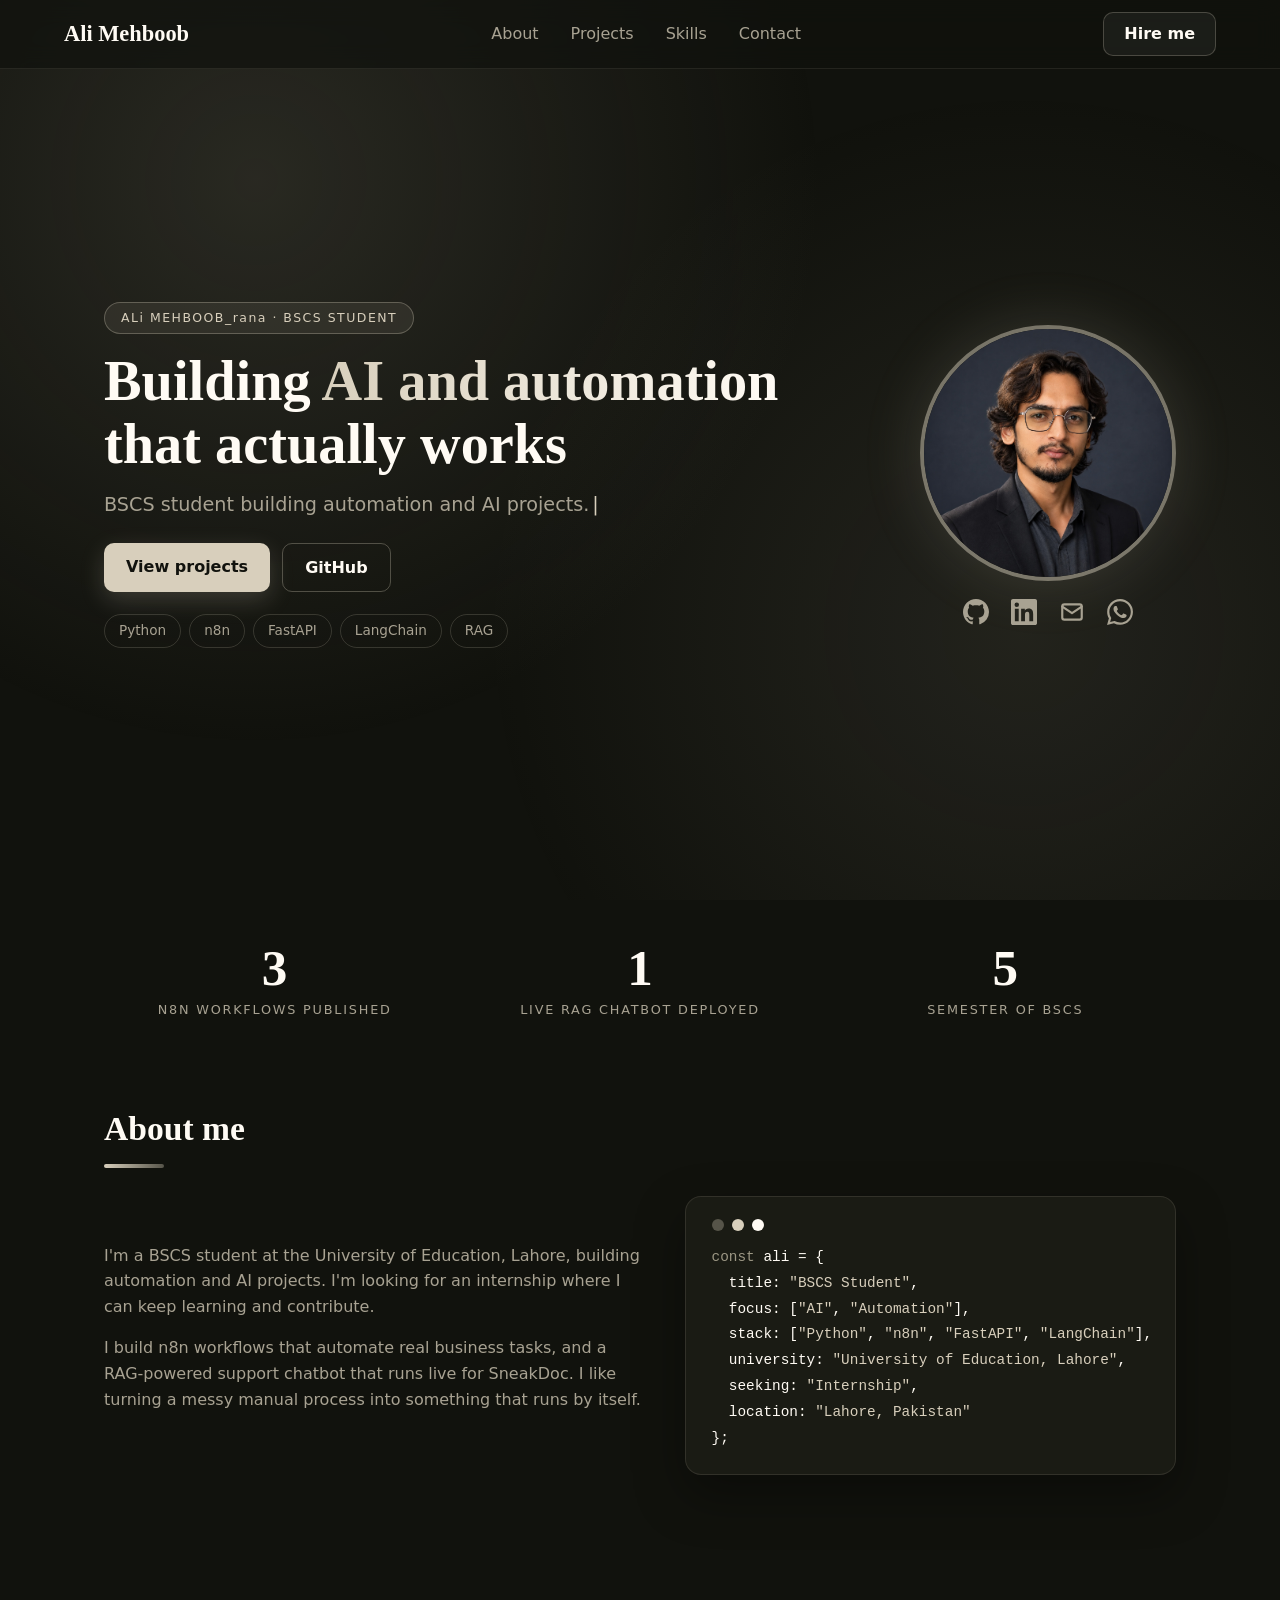
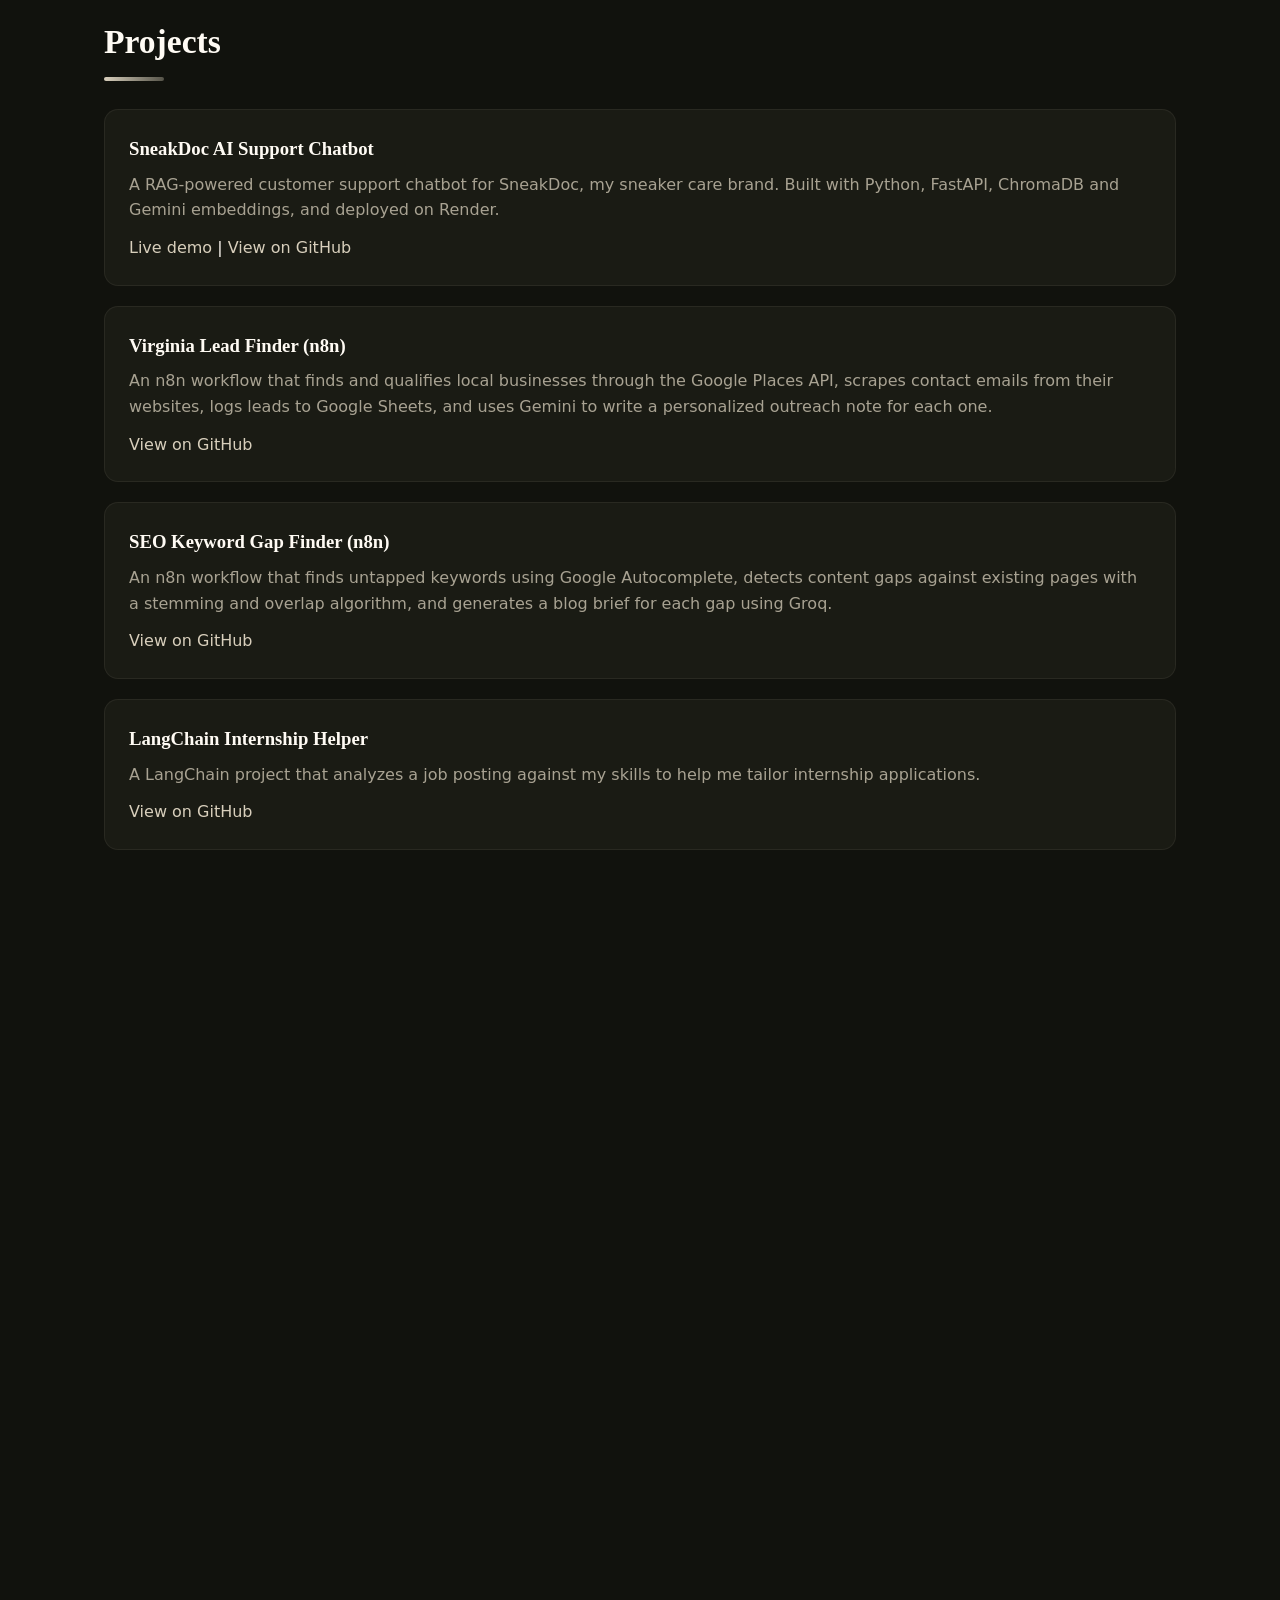
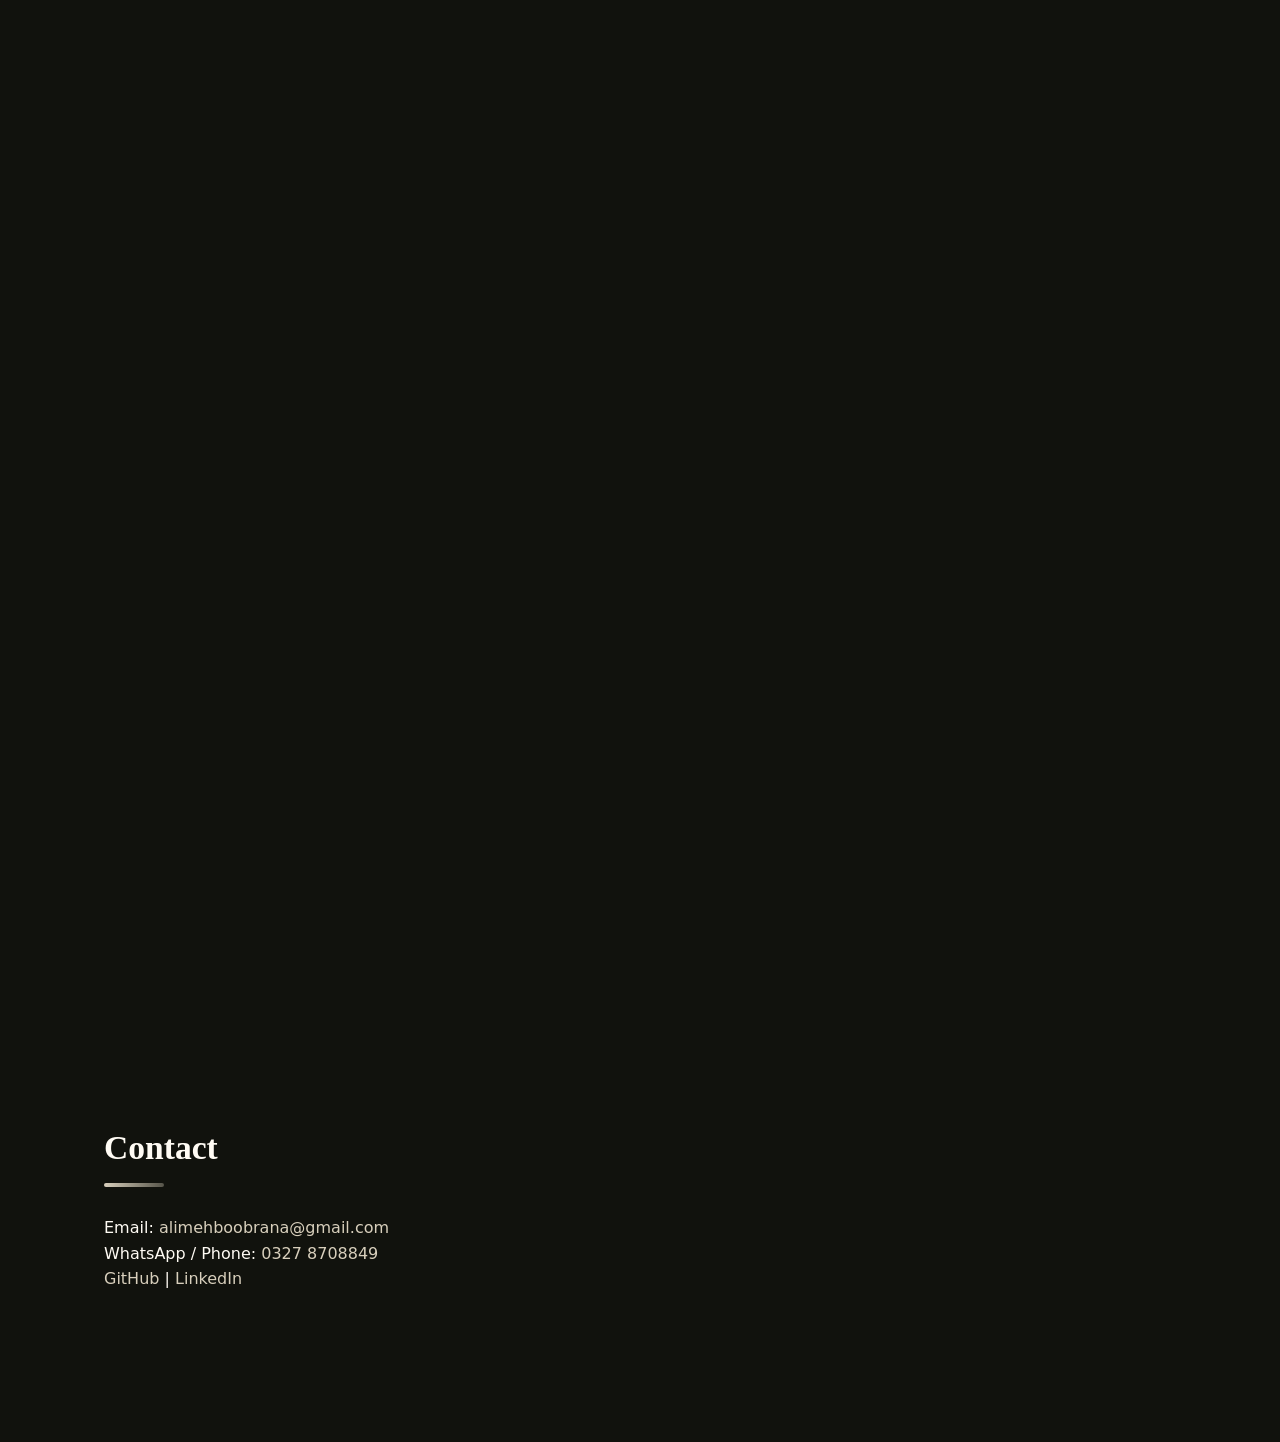
==== index.html @ 07febba0 "Add tech stack section with tools and technologies" ====
<!DOCTYPE html>
<html lang="en">
<head>
  <meta charset="UTF-8">
  <meta name="viewport" content="width=device-width, initial-scale=1.0">
  <title>ALi Mehboob | Portfolio</title>
  <link rel="icon" type="image/svg+xml" href="favicon.svg">  <link rel="stylesheet" href="style.css">
  <script src="script.js" defer></script>
</head>
<body>

    <header>
    <div class="hero-text">
      <span class="badge">ALi MEHBOOB_rana · BSCS STUDENT</span>
      <h1>Building <span class="accent">AI and automation</span> that actually works</h1>
      <p>BSCS student building automation and AI projects.</p>
      <div class="cta">
        <a class="btn primary" href="#projects">View projects</a>
        <a class="btn ghost" href="https://github.com/alimehboob313" target="_blank" rel="noopener">GitHub</a>
      </div>
      <div class="pills">
        <span>Python</span>
        <span>n8n</span>
        <span>FastAPI</span>
        <span>LangChain</span>
        <span>RAG</span>
      </div>
    </div>

    <div class="hero-photo">
      <img class="avatar" src="profile.jpg" alt="Ali Mehboob">
      <div class="social">
        <a href="https://github.com/alimehboob313" target="_blank" rel="noopener" aria-label="GitHub">
          <svg viewBox="0 0 16 16" fill="currentColor"><path d="M8 0C3.58 0 0 3.58 0 8c0 3.54 2.29 6.53 5.47 7.59.4.07.55-.17.55-.38 0-.19-.01-.82-.01-1.49-2.01.37-2.53-.49-2.69-.94-.09-.23-.48-.94-.82-1.13-.28-.15-.68-.52-.01-.53.63-.01 1.08.58 1.23.82.72 1.21 1.87.87 2.33.66.07-.52.28-.87.51-1.07-1.78-.2-3.64-.89-3.64-3.95 0-.87.31-1.59.82-2.15-.08-.2-.36-1.02.08-2.12 0 0 .67-.21 2.2.82.64-.18 1.32-.27 2-.27.68 0 1.36.09 2 .27 1.53-1.04 2.2-.82 2.2-.82.44 1.1.16 1.92.08 2.12.51.56.82 1.27.82 2.15 0 3.07-1.87 3.75-3.65 3.95.29.25.54.73.54 1.48 0 1.07-.01 1.93-.01 2.2 0 .21.15.46.55.38A8.013 8.013 0 0016 8c0-4.42-3.58-8-8-8z"/></svg>
        </a>
        <a href="https://www.linkedin.com/in/ali-mehboob-rana-3244763ba/" target="_blank" rel="noopener" aria-label="LinkedIn">
          <svg viewBox="0 0 24 24" fill="currentColor"><path d="M20.45 20.45h-3.56v-5.57c0-1.33-.03-3.04-1.85-3.04-1.85 0-2.14 1.45-2.14 2.94v5.67H9.35V9h3.41v1.56h.05c.48-.9 1.64-1.85 3.37-1.85 3.6 0 4.27 2.37 4.27 5.46v6.28zM5.34 7.43a2.06 2.06 0 110-4.12 2.06 2.06 0 010 4.12zM7.12 20.45H3.56V9h3.56v11.45zM22.22 0H1.77C.79 0 0 .77 0 1.73v20.54C0 23.23.79 24 1.77 24h20.45c.98 0 1.78-.77 1.78-1.73V1.73C24 .77 23.2 0 22.22 0z"/></svg>
        </a>
                <a href="https://mail.google.com/mail/?view=cm&amp;fs=1&amp;to=alimehboobrana@gmail.com" target="_blank" rel="noopener" aria-label="Email">
          <svg viewBox="0 0 24 24" fill="none" stroke="currentColor" stroke-width="2" stroke-linecap="round" stroke-linejoin="round"><rect x="3" y="5" width="18" height="14" rx="2"/><path d="M3 7l9 6 9-6"/></svg>
        </a>
        <a href="https://wa.me/923278708849" target="_blank" rel="noopener" aria-label="WhatsApp">
          <svg viewBox="0 0 24 24" fill="currentColor"><path d="M17.472 14.382c-.297-.149-1.758-.867-2.03-.967-.273-.099-.471-.148-.67.15-.197.297-.767.966-.94 1.164-.173.199-.347.223-.644.075-.297-.15-1.255-.463-2.39-1.475-.883-.788-1.48-1.761-1.653-2.059-.173-.297-.018-.458.13-.606.134-.133.298-.347.446-.52.149-.174.198-.298.298-.497.099-.198.05-.371-.025-.52-.075-.149-.669-1.612-.916-2.207-.242-.579-.487-.5-.669-.51-.173-.008-.371-.01-.57-.01-.198 0-.52.074-.792.372-.272.297-1.04 1.016-1.04 2.479 0 1.462 1.065 2.875 1.213 3.074.149.198 2.096 3.2 5.077 4.487.709.306 1.262.489 1.694.625.712.227 1.36.195 1.871.118.571-.085 1.758-.719 2.006-1.413.248-.694.248-1.289.173-1.413-.074-.124-.272-.198-.57-.347m-5.421 7.403h-.004a9.87 9.87 0 01-5.031-1.378l-.361-.214-3.741.982.998-3.648-.235-.374a9.86 9.86 0 01-1.51-5.26c.001-5.45 4.436-9.884 9.888-9.884 2.64 0 5.122 1.03 6.988 2.898a9.825 9.825 0 012.893 6.994c-.003 5.45-4.437 9.884-9.885 9.884m8.413-18.297A11.815 11.815 0 0012.05 0C5.495 0 .16 5.335.157 11.892c0 2.096.547 4.142 1.588 5.945L.057 24l6.305-1.654a11.882 11.882 0 005.683 1.448h.005c6.554 0 11.89-5.335 11.893-11.893a11.821 11.821 0 00-3.48-8.413z"/></svg>
        </a>
      </div>
    </div>

       <nav>
      <a class="logo" href="#">Ali Mehboob</a>
      <div class="links">
        <a href="#about">About</a>
        <a href="#projects">Projects</a>
        <a href="#skills">Skills</a>
        <a href="#contact">Contact</a>
      </div>
      <a class="hire" href="#contact">Hire me</a>
    </nav>
  </header>

  <main>
        <div class="stats">
      <div class="stat"><strong data-count="3">0</strong><span>n8n workflows published</span></div>
      <div class="stat"><strong data-count="1">0</strong><span>Live RAG chatbot deployed</span></div>
      <div class="stat"><strong data-count="5">0</strong><span>Semester of BSCS</span></div>
    </div>

    <section id="about">
      <h2>About me</h2>
      <div class="about-grid">
        <div>
          <p>I'm a BSCS student at the University of Education, Lahore, building automation and AI projects. I'm looking for an internship where I can keep learning and contribute.</p>
          <p>I build n8n workflows that automate real business tasks, and a RAG-powered support chatbot that runs live for SneakDoc. I like turning a messy manual process into something that runs by itself.</p>
        </div>
        <div class="code-card">
          <div class="dots"><i></i><i></i><i></i></div>
<pre><span class="k">const</span> ali = {
  title: <span class="s">"BSCS Student"</span>,
  focus: [<span class="s">"AI"</span>, <span class="s">"Automation"</span>],
  stack: [<span class="s">"Python"</span>, <span class="s">"n8n"</span>, <span class="s">"FastAPI"</span>, <span class="s">"LangChain"</span>],
  university: <span class="s">"University of Education, Lahore"</span>,
  seeking: <span class="s">"Internship"</span>,
  location: <span class="s">"Lahore, Pakistan"</span>
};</pre>
        </div>
      </div>
    </section>

           <section id="projects">
      <h2>Projects</h2>

      <article>
        <h3>SneakDoc AI Support Chatbot</h3>
        <p>A RAG-powered customer support chatbot for SneakDoc, my sneaker care brand. Built with Python, FastAPI, ChromaDB and Gemini embeddings, and deployed on Render.</p>
        <a href="https://sneakdoc-chatbot-demo.onrender.com/" target="_blank" rel="noopener">Live demo</a> |
        <a href="https://github.com/alimehboob313/sneakdoc-chatbot" target="_blank" rel="noopener">View on GitHub</a>
      </article>

      <article>
        <h3>Virginia Lead Finder (n8n)</h3>
        <p>An n8n workflow that finds and qualifies local businesses through the Google Places API, scrapes contact emails from their websites, logs leads to Google Sheets, and uses Gemini to write a personalized outreach note for each one.</p>
        <a href="https://github.com/alimehboob313/n8n-virginia-lead-finder" target="_blank" rel="noopener">View on GitHub</a>
      </article>

      <article>
        <h3>SEO Keyword Gap Finder (n8n)</h3>
        <p>An n8n workflow that finds untapped keywords using Google Autocomplete, detects content gaps against existing pages with a stemming and overlap algorithm, and generates a blog brief for each gap using Groq.</p>
        <a href="https://github.com/alimehboob313/n8n-seo-keyword-gap-finder" target="_blank" rel="noopener">View on GitHub</a>
      </article>

      <article>
        <h3>LangChain Internship Helper</h3>
        <p>A LangChain project that analyzes a job posting against my skills to help me tailor internship applications.</p>
        <a href="https://github.com/alimehboob313/internship-helper" target="_blank" rel="noopener">View on GitHub</a>
      </article>
    </section>
    <section id="skills">
      <p class="eyebrow">Tech stack</p>
      <h2>Tools &amp; Technologies</h2>
      <div class="tech-grid">

        <div class="tech">
          <svg viewBox="0 0 24 24" fill="none" stroke="currentColor" stroke-width="1.8" stroke-linecap="round" stroke-linejoin="round"><polyline points="16 18 22 12 16 6"/><polyline points="8 6 2 12 8 18"/></svg>
          <strong>Python</strong><small>Language</small>
        </div>

        <div class="tech">
          <svg viewBox="0 0 24 24" fill="none" stroke="currentColor" stroke-width="1.8" stroke-linecap="round" stroke-linejoin="round"><circle cx="5" cy="12" r="2.5"/><circle cx="19" cy="6" r="2.5"/><circle cx="19" cy="18" r="2.5"/><path d="M7.5 11l9-4M7.5 13l9 4"/></svg>
          <strong>n8n</strong><small>Automation</small>
        </div>

        <div class="tech">
          <svg viewBox="0 0 24 24" fill="none" stroke="currentColor" stroke-width="1.8" stroke-linecap="round" stroke-linejoin="round"><rect x="3" y="3" width="18" height="7" rx="2"/><rect x="3" y="14" width="18" height="7" rx="2"/><path d="M7 6.5h.01M7 17.5h.01"/></svg>
          <strong>FastAPI</strong><small>Backend API</small>
        </div>

        <div class="tech">
          <svg viewBox="0 0 24 24" fill="none" stroke="currentColor" stroke-width="1.8" stroke-linecap="round" stroke-linejoin="round"><path d="M10 13a5 5 0 0 0 7.54.54l3-3a5 5 0 0 0-7.07-7.07l-1.72 1.71"/><path d="M14 11a5 5 0 0 0-7.54-.54l-3 3a5 5 0 0 0 7.07 7.07l1.71-1.71"/></svg>
          <strong>LangChain</strong><small>LLM framework</small>
        </div>

        <div class="tech">
          <svg viewBox="0 0 24 24" fill="none" stroke="currentColor" stroke-width="1.8" stroke-linecap="round" stroke-linejoin="round"><ellipse cx="12" cy="5" rx="9" ry="3"/><path d="M21 12c0 1.66-4 3-9 3s-9-1.34-9-3"/><path d="M3 5v14c0 1.66 4 3 9 3s9-1.34 9-3V5"/></svg>
          <strong>ChromaDB</strong><small>Vector database</small>
        </div>

        <div class="tech">
          <svg viewBox="0 0 24 24" fill="none" stroke="currentColor" stroke-width="1.8" stroke-linecap="round" stroke-linejoin="round"><rect x="4" y="4" width="16" height="16" rx="2"/><rect x="9" y="9" width="6" height="6"/><path d="M9 1v3M15 1v3M9 20v3M15 20v3M20 9h3M20 14h3M1 9h3M1 14h3"/></svg>
          <strong>Gemini &amp; Groq</strong><small>LLM APIs</small>
        </div>

        <div class="tech">
          <svg viewBox="0 0 24 24" fill="none" stroke="currentColor" stroke-width="1.8" stroke-linecap="round" stroke-linejoin="round"><polygon points="12 2 2 7 12 12 22 7 12 2"/><polyline points="2 17 12 22 22 17"/><polyline points="2 12 12 17 22 12"/></svg>
          <strong>RAG</strong><small>Architecture</small>
        </div>

        <div class="tech">
          <svg viewBox="0 0 24 24" fill="none" stroke="currentColor" stroke-width="1.8" stroke-linecap="round" stroke-linejoin="round"><path d="M22 11.08V12a10 10 0 1 1-5.93-9.14"/><polyline points="22 4 12 14.01 9 11.01"/></svg>
          <strong>Playwright</strong><small>Testing + pytest</small>
        </div>

        <div class="tech">
          <svg viewBox="0 0 24 24" fill="none" stroke="currentColor" stroke-width="1.8" stroke-linecap="round" stroke-linejoin="round"><line x1="6" y1="3" x2="6" y2="15"/><circle cx="18" cy="6" r="3"/><circle cx="6" cy="18" r="3"/><path d="M18 9a9 9 0 0 1-9 9"/></svg>
          <strong>Git &amp; GitHub</strong><small>Version control</small>
        </div>

        <div class="tech">
          <svg viewBox="0 0 24 24" fill="none" stroke="currentColor" stroke-width="1.8" stroke-linecap="round" stroke-linejoin="round"><path d="M18 10h-1.26A8 8 0 1 0 9 20h9a5 5 0 0 0 0-10z"/></svg>
          <strong>Render</strong><small>Deployment</small>
        </div>

      </div>
    </section>    

    <section id="contact">
      <h2>Contact</h2>
      <p>Email: <a href="https://mail.google.com/mail/?view=cm&amp;fs=1&amp;to=alimehboobrana@gmail.com" target="_blank" rel="noopener">alimehboobrana@gmail.com</a></p>
      <p>WhatsApp / Phone: <a href="https://wa.me/923278708849" target="_blank" rel="noopener">0327 8708849</a></p>      <p>
        <a href="https://github.com/alimehboob313">GitHub</a> |
        <a href="https://www.linkedin.com/in/ali-mehboob-rana-3244763ba/" target="_blank" rel="noopener">LinkedIn</a>
      </p>
    </section>
  </main>

</body>
</html>
---- style.css ----
:root {
  --bg: #11120D;
  --card: #1a1b14;
  --olive: #565449;
  --bone: #D8CFBC;
  --white: #FFFBF4;
  --text: #FFFBF4;
  --muted: #A8A292;
  --accent: #D8CFBC;
  --accent2: #FFFBF4;
}

* { box-sizing: border-box; margin: 0; padding: 0; }
html { scroll-behavior: smooth; }

body {
  font-family: system-ui, -apple-system, "Segoe UI", Roboto, sans-serif;
  background: var(--bg);
  color: var(--text);
  line-height: 1.6;
}

/* Moving glow behind everything */
body::before {
  content: "";
  position: fixed;
  inset: 0;
  z-index: -1;
  background:
    radial-gradient(circle at 20% 20%, rgba(86, 84, 73, 0.35), transparent 45%),
    radial-gradient(circle at 80% 70%, rgba(216, 207, 188, 0.09), transparent 45%);
  animation: drift 12s ease-in-out infinite alternate;
}

@keyframes drift {
  from { transform: translate(0, 0) scale(1); }
  to   { transform: translate(-3%, 2%) scale(1.15); }
}
@keyframes fadeUp {
  from { opacity: 0; transform: translateY(30px); }
  to   { opacity: 1; transform: translateY(0); }
}
@keyframes shine {
  to { background-position: 200% center; }
}
@keyframes float {
  0%, 100% { transform: translateY(0); }
  50%      { transform: translateY(-10px); }
}
@keyframes blink { 50% { opacity: 0; } }

h1, h2, h3, .logo { font-family: Georgia, "Times New Roman", serif; }

a {
  color: var(--bone);
  text-decoration: none;
  transition: color 0.2s, text-shadow 0.2s;
}
a:hover {
  color: var(--white);
  text-shadow: 0 0 12px rgba(216, 207, 188, 0.6);
}

/* Top bar */
nav {
  position: fixed;
  top: 0;
  left: 0;
  right: 0;
  z-index: 10;
  display: flex;
  align-items: center;
  justify-content: space-between;
  padding: 12px 5vw;
  background: rgba(17, 18, 13, 0.7);
  backdrop-filter: blur(12px);
  -webkit-backdrop-filter: blur(12px);
  border-bottom: 1px solid rgba(216, 207, 188, 0.1);
}

.logo {
  font-size: 1.4rem;
  font-weight: 700;
  color: var(--white);
}

.links { display: flex; gap: 32px; }
.links a {
  position: relative;
  color: var(--muted);
}
.links a::after {
  content: "";
  position: absolute;
  left: 0;
  bottom: -4px;
  width: 100%;
  height: 2px;
  background: var(--bone);
  transform: scaleX(0);
  transform-origin: left;
  transition: transform 0.3s ease;
}
.links a:hover::after,
.links a.active::after { transform: scaleX(1); }
.links a.active { color: var(--white); }

.hire {
  padding: 8px 20px;
  border: 1px solid rgba(216, 207, 188, 0.25);
  border-radius: 10px;
  background: rgba(255, 251, 244, 0.05);
  color: var(--white);
  font-weight: 600;
  transition: transform 0.25s ease, background 0.25s ease;
}
.hire:hover {
  transform: translateY(-2px);
  background: rgba(255, 251, 244, 0.12);
}

/* Hero: text on the left, photo on the right, fits one screen */
header {
  min-height: 100vh;
  max-width: 1200px;
  margin: 0 auto;
  padding: 80px 5vw 30px;
  display: flex;
  align-items: center;
  justify-content: space-between;
  flex-wrap: wrap;
  gap: 3vw;
}

.hero-text {
  flex: 1 1 480px;
  max-width: 780px;
  display: flex;
  flex-direction: column;
}

.badge {
  align-self: flex-start;
  padding: 5px 16px;
  margin-bottom: 16px;
  border: 1px solid rgba(216, 207, 188, 0.3);
  background: rgba(86, 84, 73, 0.3);
  color: var(--bone);
  border-radius: 999px;
  font-size: 0.78rem;
  letter-spacing: 0.12em;
  animation: fadeUp 0.9s ease both;
}

header h1 {
  font-size: clamp(2rem, min(4.4vw, 7.5vh), 4.2rem);
  line-height: 1.12;
  animation: fadeUp 0.9s ease 0.1s both;
}
header h1 .accent {
  background: linear-gradient(90deg, var(--bone), var(--white), var(--bone));
  background-size: 200% auto;
  -webkit-background-clip: text;
  background-clip: text;
  color: transparent;
  animation: shine 6s linear infinite;
}

header p {
  font-size: clamp(1rem, 1.6vw, 1.2rem);
  color: var(--muted);
  max-width: 620px;
  margin: 14px 0 22px;
  min-height: 1.6em;
  animation: fadeUp 0.9s ease 0.2s both;
}
header p.typing::after {
  content: "|";
  margin-left: 3px;
  color: var(--bone);
  animation: blink 1s steps(1) infinite;
}

.cta {
  display: flex;
  flex-wrap: wrap;
  gap: 12px;
  animation: fadeUp 0.9s ease 0.5s both;
}
.btn {
  padding: 11px 22px;
  border-radius: 10px;
  font-weight: 600;
  transition: transform 0.25s ease, box-shadow 0.25s ease;
}
.btn:hover { transform: translateY(-3px); text-shadow: none; }
.btn.primary {
  background: var(--bone);
  color: var(--bg);
  box-shadow: 0 8px 24px rgba(216, 207, 188, 0.2);
}
.btn.primary:hover {
  color: var(--bg);
  box-shadow: 0 12px 32px rgba(216, 207, 188, 0.4);
}
.btn.ghost {
  border: 1px solid rgba(216, 207, 188, 0.3);
  color: var(--white);
}

.pills {
  display: flex;
  flex-wrap: wrap;
  gap: 8px;
  margin-top: 22px;
  animation: fadeUp 0.9s ease 0.7s both;
}
.pills span {
  padding: 5px 14px;
  border: 1px solid rgba(216, 207, 188, 0.18);
  border-radius: 999px;
  color: var(--muted);
  font-size: 0.85rem;
}

.hero-photo {
  flex: 0 0 auto;
  display: flex;
  flex-direction: column;
  align-items: center;
  gap: 18px;
  margin-left: auto;
  animation: fadeUp 1s ease 0.3s both;
}
.avatar {
  width: clamp(160px, min(20vw, 38vh), 300px);
  aspect-ratio: 1;
  border-radius: 50%;
  object-fit: cover;
  border: 4px solid rgba(216, 207, 188, 0.5);
  box-shadow: 0 0 60px rgba(216, 207, 188, 0.15);
  animation: float 6s ease-in-out infinite;
}
.social { display: flex; gap: 22px; }
.social a {
  color: var(--muted);
  transition: transform 0.25s ease, color 0.25s ease;
}
.social a:hover { color: var(--white); transform: translateY(-4px); }
.social svg { width: 26px; height: 26px; display: block; }

/* Sections (same width as the hero so edges line up) */
main {
  max-width: 1200px;
  margin: 0 auto;
  padding: 0 5vw 80px;
}
section { padding: 70px 0; scroll-margin-top: 80px; }

h2 { font-size: 2.1rem; margin-bottom: 28px; }
h2::after {
  content: "";
  display: block;
  width: 60px;
  height: 4px;
  margin-top: 8px;
  border-radius: 2px;
  background: linear-gradient(90deg, var(--bone), var(--olive));
}

/* Project cards */
article {
  background: var(--card);
  border: 1px solid rgba(216, 207, 188, 0.08);
  border-radius: 14px;
  padding: 24px;
  margin-bottom: 20px;
  transition: transform 0.3s ease, box-shadow 0.3s ease, border-color 0.3s ease;
}
article:hover {
  transform: translateY(-8px);
  border-color: rgba(216, 207, 188, 0.5);
  box-shadow: 0 12px 30px rgba(216, 207, 188, 0.12);
}
article h3 { margin-bottom: 8px; }
article p { color: var(--muted); margin-bottom: 12px; }

/* Skills as pills */
ul {
  list-style: none;
  display: flex;
  flex-wrap: wrap;
  gap: 12px;
}
li {
  background: var(--card);
  border: 1px solid rgba(216, 207, 188, 0.12);
  padding: 10px 18px;
  border-radius: 999px;
  transition: transform 0.25s ease, background 0.25s ease;
}
li:hover { transform: scale(1.08); background: var(--olive); }

/* Scroll reveal */
.reveal {
  opacity: 0;
  transform: translateY(40px);
  transition: opacity 0.8s ease, transform 0.8s ease;
}
.reveal.visible { opacity: 1; transform: translateY(0); }

/* Scroll progress bar */
#progress {
  position: fixed;
  top: 0;
  left: 0;
  height: 3px;
  width: 0;
  z-index: 20;
  background: linear-gradient(90deg, var(--olive), var(--bone), var(--white));
}

/* Mouse-follow glow */
#cursor-glow {
  position: fixed;
  top: 0;
  left: 0;
  width: 400px;
  height: 400px;
  z-index: -1;
  pointer-events: none;
  transform: translate(-1000px, -1000px);
  background: radial-gradient(circle, rgba(216, 207, 188, 0.09), transparent 65%);
}

/* Small screens */
@media (max-width: 800px) {
  nav { padding: 12px 16px; }
  .links { gap: 14px; font-size: 0.85rem; }
  .hire { display: none; }
  .logo { font-size: 1.15rem; }
  header { padding-top: 90px; }
  .hero-photo { margin: 10px auto 0; }
}

/* Respect people who turn animations off */
@media (prefers-reduced-motion: reduce) {
  * { animation: none !important; transition: none !important; }
}
/* Stats row */
.stats {
  display: grid;
  grid-template-columns: repeat(auto-fit, minmax(160px, 1fr));
  gap: 24px;
  text-align: center;
  padding: 40px 0 10px;
}
.stat strong {
  display: block;
  font-family: Georgia, "Times New Roman", serif;
  font-size: clamp(2.2rem, 5vw, 3.2rem);
  color: var(--white);
  line-height: 1.1;
}
.stat span {
  color: var(--muted);
  font-size: 0.8rem;
  letter-spacing: 0.14em;
  text-transform: uppercase;
}

/* About: text + code card */
.about-grid {
  display: grid;
  grid-template-columns: 1.1fr 1fr;
  gap: 40px;
  align-items: center;
}
.about-grid p {
  color: var(--muted);
  margin-bottom: 16px;
}
.code-card {
  background: var(--card);
  border: 1px solid rgba(216, 207, 188, 0.12);
  border-radius: 16px;
  padding: 22px 26px;
  font-family: ui-monospace, "Cascadia Code", Consolas, monospace;
  font-size: 0.9rem;
  line-height: 1.8;
  overflow-x: auto;
  box-shadow: 0 20px 50px rgba(0, 0, 0, 0.35);
  transition: transform 0.3s ease, border-color 0.3s ease;
}
.code-card:hover {
  transform: translateY(-6px);
  border-color: rgba(216, 207, 188, 0.4);
}
.dots { display: flex; gap: 8px; margin-bottom: 14px; }
.dots i {
  width: 12px;
  height: 12px;
  border-radius: 50%;
  background: var(--olive);
}
.dots i:nth-child(2) { background: var(--bone); }
.dots i:nth-child(3) { background: var(--white); }
.code-card pre {
  margin: 0;
  font: inherit;
  white-space: pre;
  color: var(--white);
}
.code-card .k { color: #9c9784; }
.code-card .s { color: var(--bone); }

@media (max-width: 800px) {
  .about-grid { grid-template-columns: 1fr; }
}
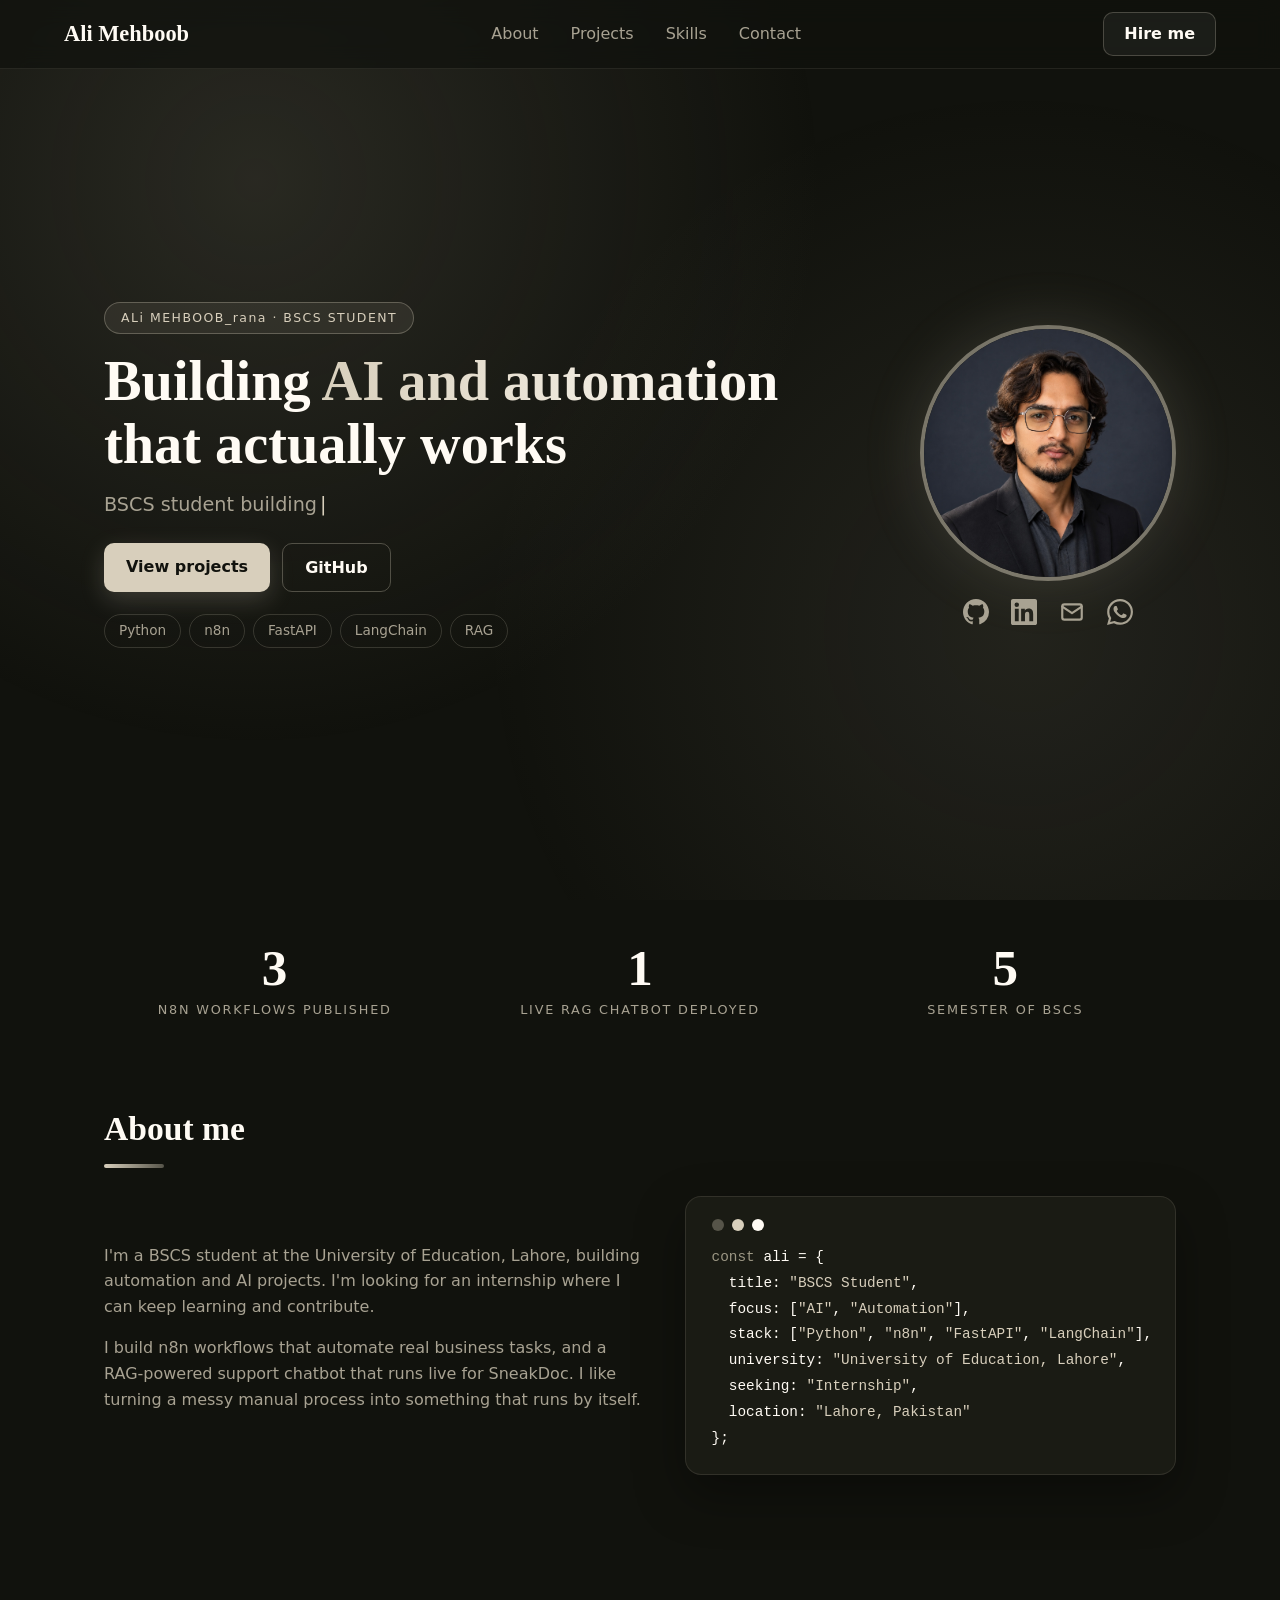
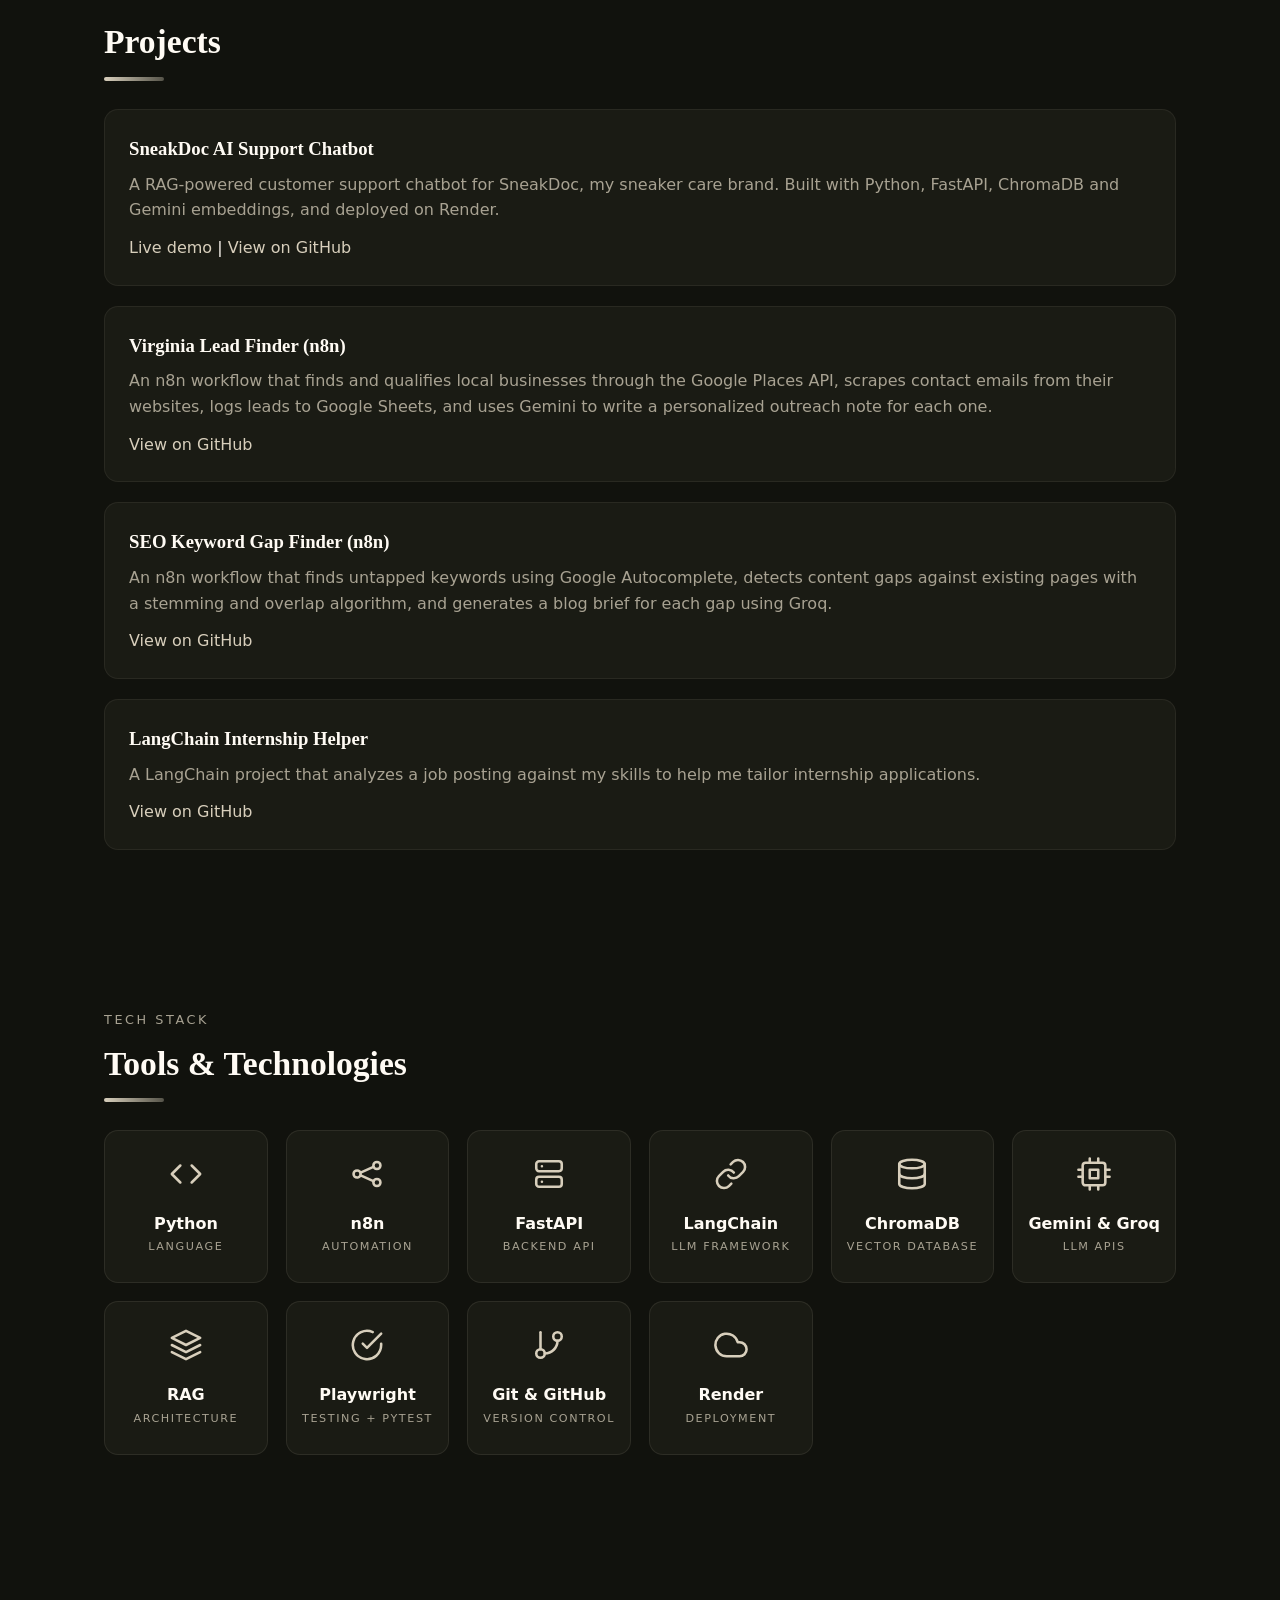
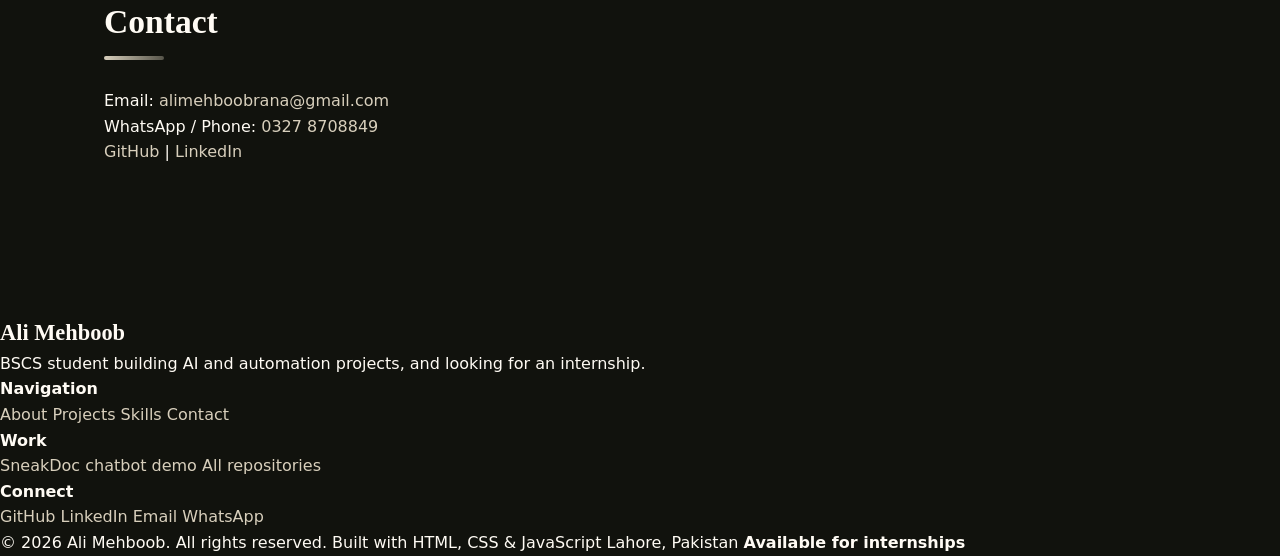
==== commit f87d42a3: "Add footer with navigation and contact information Added footer section with navigation, work, and c" ====
--- a/index.html
+++ b/index.html
@@ -180,6 +180,37 @@
       </p>
     </section>
   </main>
-
+  <footer>
+    <div class="footer-grid">
+      <div>
+        <a class="logo" href="#">Ali Mehboob</a>
+        <p>BSCS student building AI and automation projects, and looking for an internship.</p>
+      </div>
+      <div>
+        <h4>Navigation</h4>
+        <a href="#about">About</a>
+        <a href="#projects">Projects</a>
+        <a href="#skills">Skills</a>
+        <a href="#contact">Contact</a>
+      </div>
+      <div>
+        <h4>Work</h4>
+        <a href="https://sneakdoc-chatbot-demo.onrender.com/" target="_blank" rel="noopener">SneakDoc chatbot demo</a>
+        <a href="https://github.com/alimehboob313?tab=repositories" target="_blank" rel="noopener">All repositories</a>
+      </div>
+      <div>
+        <h4>Connect</h4>
+        <a href="https://github.com/alimehboob313" target="_blank" rel="noopener">GitHub</a>
+        <a href="https://www.linkedin.com/in/ali-mehboob-rana-3244763ba/" target="_blank" rel="noopener">LinkedIn</a>
+        <a href="https://mail.google.com/mail/?view=cm&amp;fs=1&amp;to=alimehboobrana@gmail.com" target="_blank" rel="noopener">Email</a>
+        <a href="https://wa.me/923278708849" target="_blank" rel="noopener">WhatsApp</a>
+      </div>
+    </div>
+    <div class="footer-bottom">
+      <span>© 2026 Ali Mehboob. All rights reserved.</span>
+      <span>Built with HTML, CSS &amp; JavaScript</span>
+      <span>Lahore, Pakistan <b class="avail"><i></i>Available for internships</b></span>
+    </div>
+  </footer>
 </body>
 </html>
--- a/style.css
+++ b/style.css
@@ -417,3 +417,47 @@
 @media (max-width: 800px) {
   .about-grid { grid-template-columns: 1fr; }
 }
+/* Tech stack grid */
+.eyebrow {
+  color: var(--muted);
+  font-size: 0.8rem;
+  letter-spacing: 0.2em;
+  text-transform: uppercase;
+  margin-bottom: 6px;
+}
+.tech-grid {
+  display: grid;
+  grid-template-columns: repeat(auto-fit, minmax(150px, 1fr));
+  gap: 18px;
+}
+.tech {
+  background: var(--card);
+  border: 1px solid rgba(216, 207, 188, 0.1);
+  border-radius: 14px;
+  padding: 26px 12px;
+  text-align: center;
+  transition: transform 0.3s ease, background 0.3s ease, border-color 0.3s ease, box-shadow 0.3s ease;
+}
+.tech svg {
+  width: 34px;
+  height: 34px;
+  color: var(--bone);
+  margin-bottom: 12px;
+  transition: transform 0.3s ease, color 0.3s ease;
+}
+.tech strong { display: block; font-size: 1rem; }
+.tech small {
+  display: block;
+  margin-top: 2px;
+  color: var(--muted);
+  font-size: 0.7rem;
+  letter-spacing: 0.14em;
+  text-transform: uppercase;
+}
+.tech:hover {
+  transform: translateY(-6px);
+  background: rgba(86, 84, 73, 0.3);
+  border-color: rgba(216, 207, 188, 0.45);
+  box-shadow: 0 12px 30px rgba(216, 207, 188, 0.1);
+}
+.tech:hover svg { transform: scale(1.15); color: var(--white); }
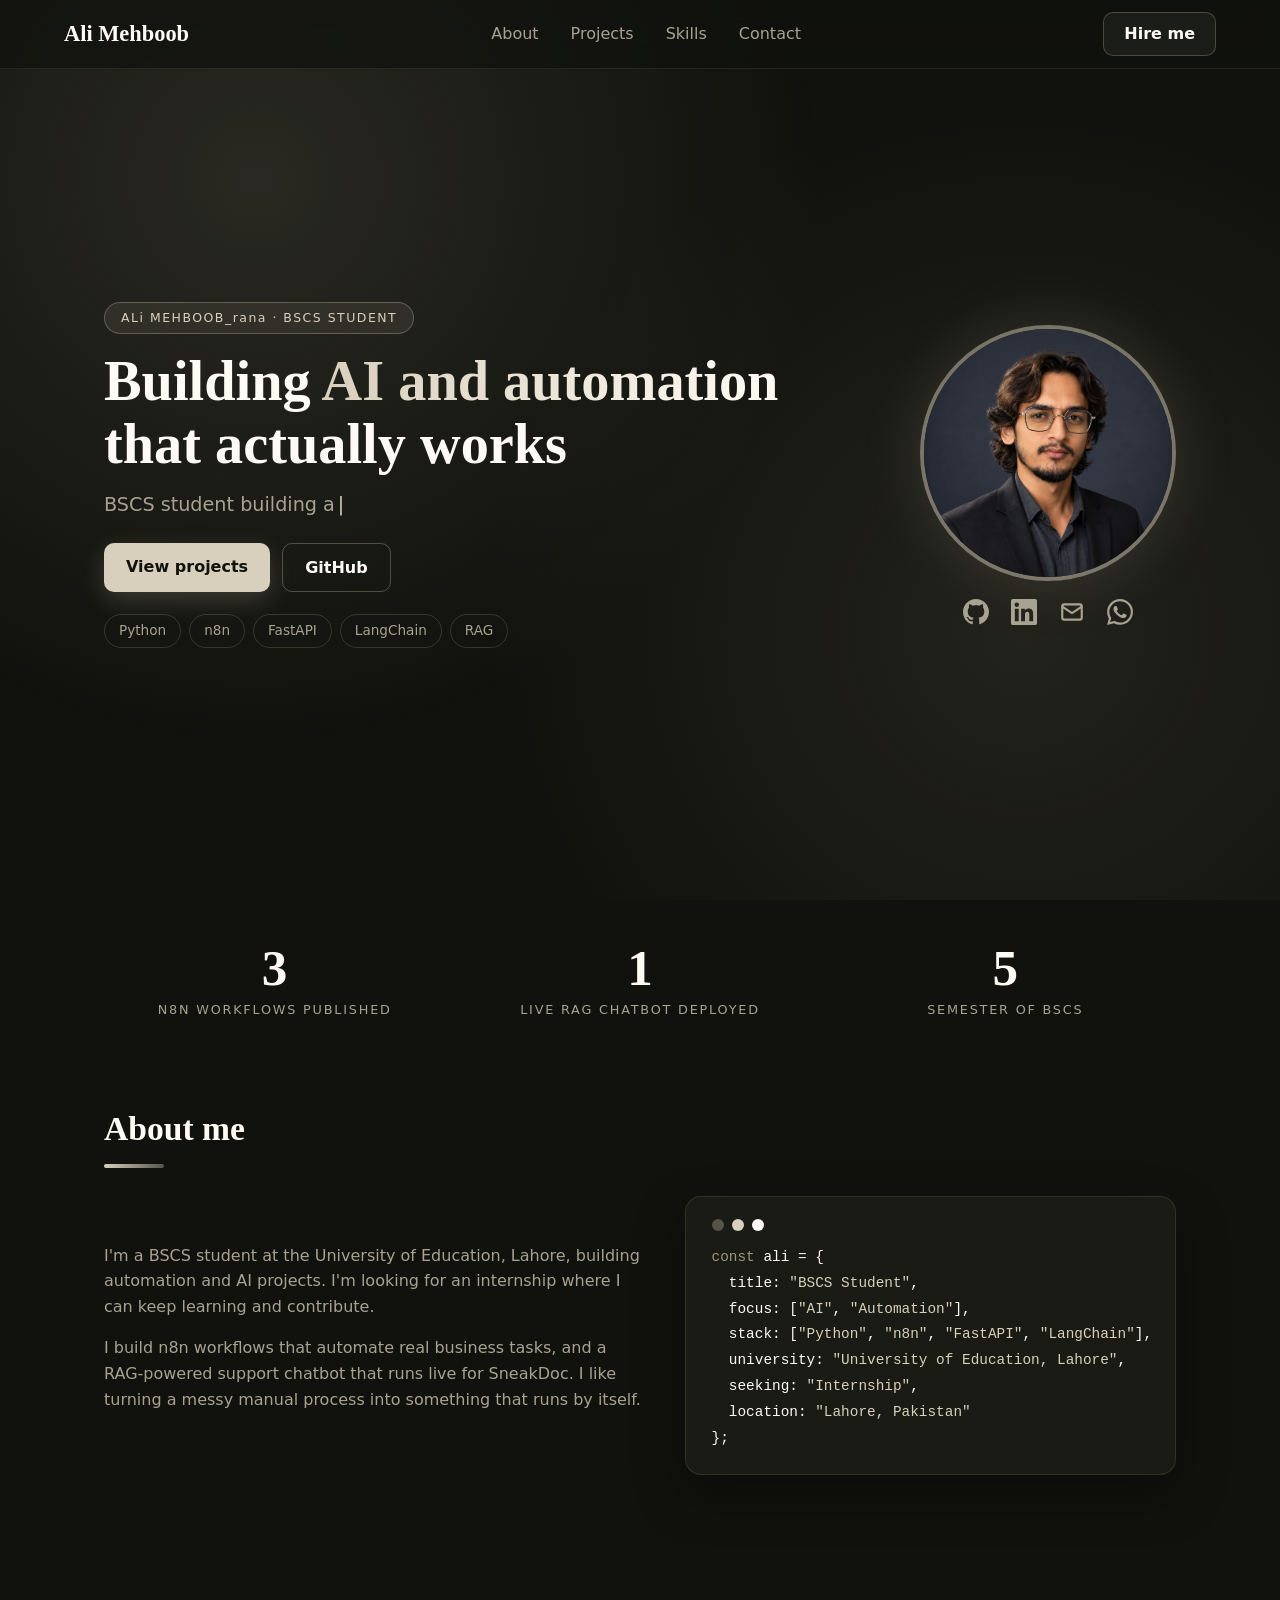
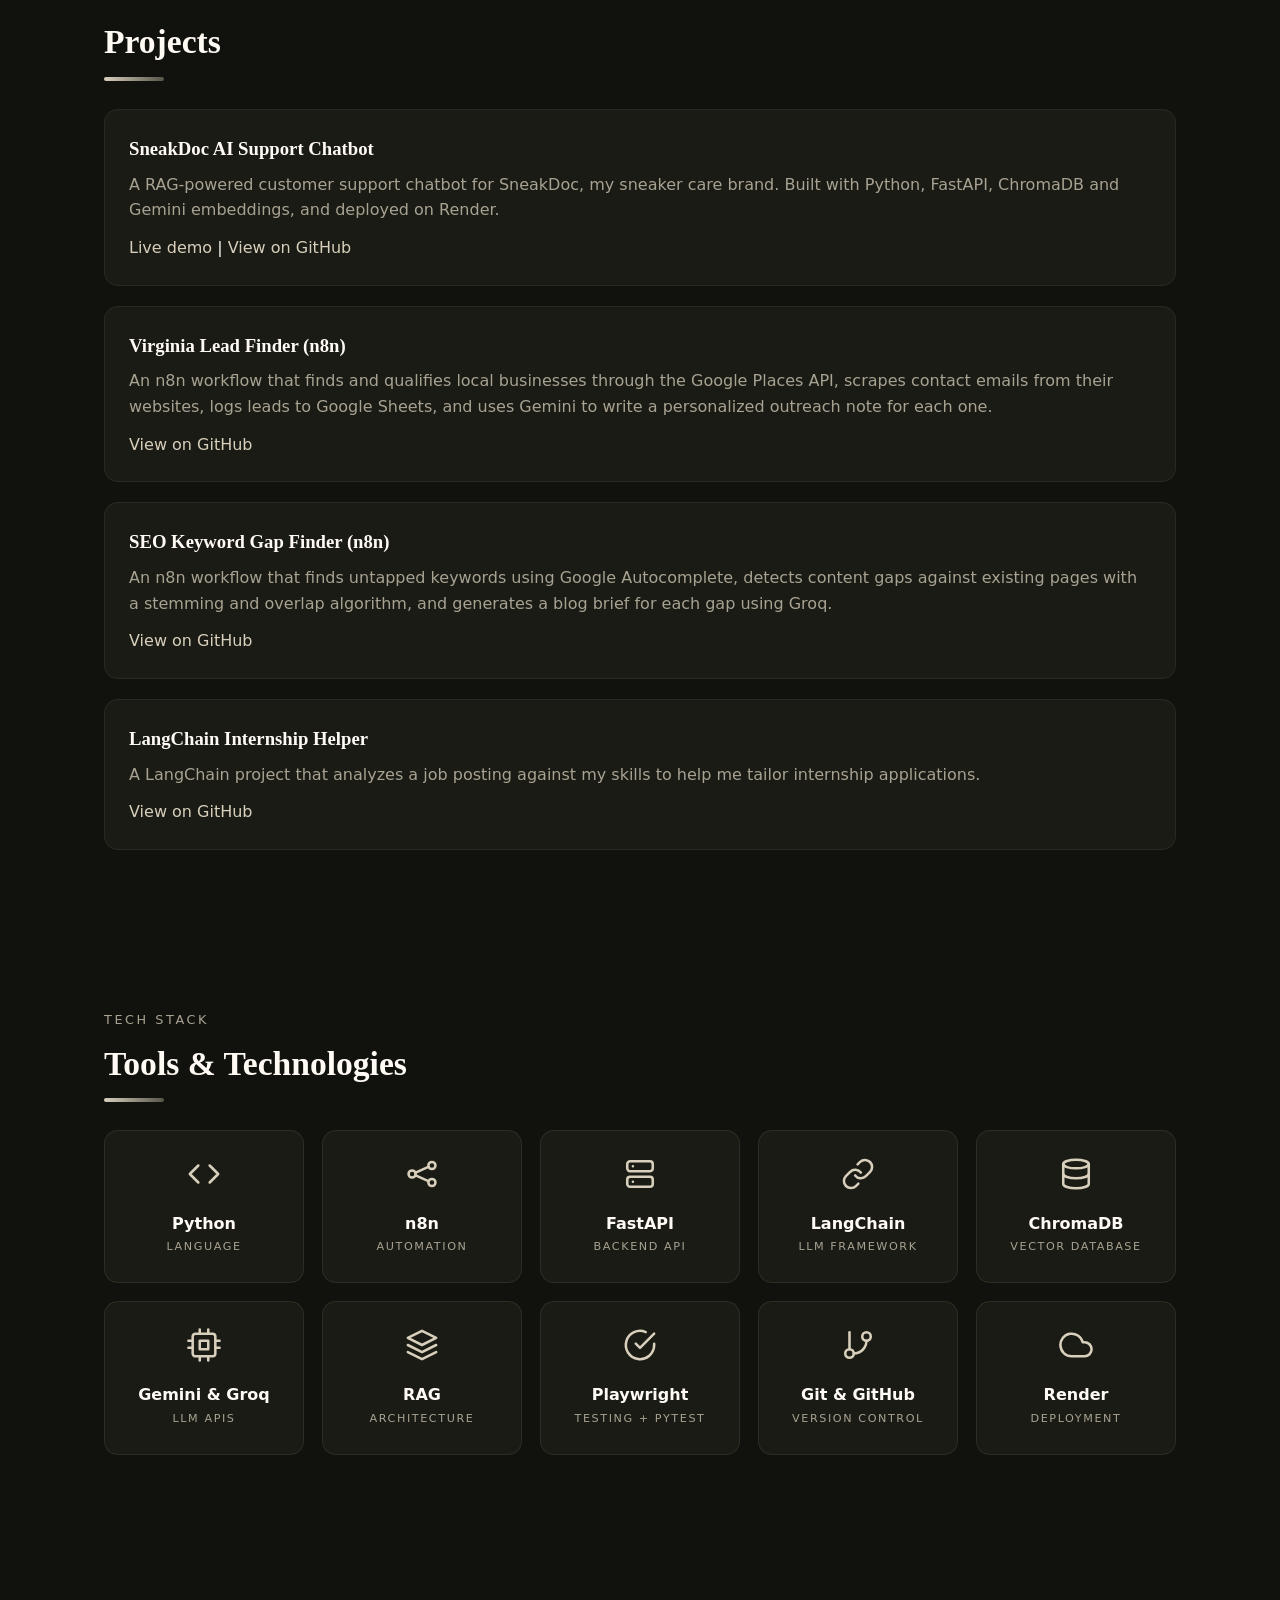
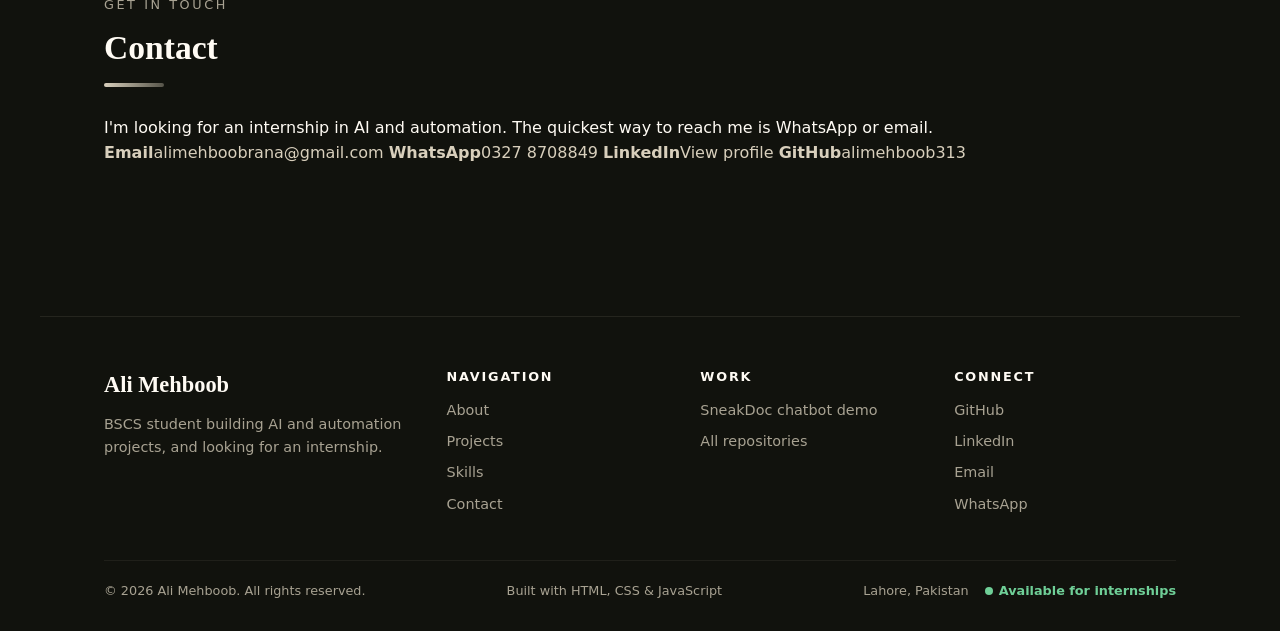
==== commit 3ff76670: "Enhance contact section with additional details Added contact section with email, WhatsApp, and soci" ====
--- a/index.html
+++ b/index.html
@@ -171,13 +171,24 @@
       </div>
     </section>    
 
-    <section id="contact">
+        <section id="contact">
+      <p class="eyebrow">Get in touch</p>
       <h2>Contact</h2>
-      <p>Email: <a href="https://mail.google.com/mail/?view=cm&amp;fs=1&amp;to=alimehboobrana@gmail.com" target="_blank" rel="noopener">alimehboobrana@gmail.com</a></p>
-      <p>WhatsApp / Phone: <a href="https://wa.me/923278708849" target="_blank" rel="noopener">0327 8708849</a></p>      <p>
-        <a href="https://github.com/alimehboob313">GitHub</a> |
-        <a href="https://www.linkedin.com/in/ali-mehboob-rana-3244763ba/" target="_blank" rel="noopener">LinkedIn</a>
-      </p>
+      <p class="contact-intro">I'm looking for an internship in AI and automation. The quickest way to reach me is WhatsApp or email.</p>
+      <div class="contact-grid">
+        <a class="contact-card" href="https://mail.google.com/mail/?view=cm&amp;fs=1&amp;to=alimehboobrana@gmail.com" target="_blank" rel="noopener">
+          <strong>Email</strong><span>alimehboobrana@gmail.com</span>
+        </a>
+        <a class="contact-card" href="https://wa.me/923278708849" target="_blank" rel="noopener">
+          <strong>WhatsApp</strong><span>0327 8708849</span>
+        </a>
+        <a class="contact-card" href="https://www.linkedin.com/in/ali-mehboob-rana-3244763ba/" target="_blank" rel="noopener">
+          <strong>LinkedIn</strong><span>View profile</span>
+        </a>
+        <a class="contact-card" href="https://github.com/alimehboob313" target="_blank" rel="noopener">
+          <strong>GitHub</strong><span>alimehboob313</span>
+        </a>
+      </div>
     </section>
   </main>
   <footer>
--- a/style.css
+++ b/style.css
@@ -461,3 +461,67 @@
   box-shadow: 0 12px 30px rgba(216, 207, 188, 0.1);
 }
 .tech:hover svg { transform: scale(1.15); color: var(--white); }
+/* Tech grid: 5 per row */
+.tech-grid { grid-template-columns: repeat(5, 1fr); }
+@media (max-width: 900px) { .tech-grid { grid-template-columns: repeat(3, 1fr); } }
+@media (max-width: 560px) { .tech-grid { grid-template-columns: repeat(2, 1fr); } }
+
+/* Footer */
+footer {
+  max-width: 1200px;
+  margin: 0 auto;
+  padding: 50px 5vw 30px;
+  border-top: 1px solid rgba(216, 207, 188, 0.1);
+}
+.footer-grid {
+  display: grid;
+  grid-template-columns: 1.4fr 1fr 1fr 1fr;
+  gap: 32px;
+}
+footer .logo { display: inline-block; margin-bottom: 10px; }
+footer p { color: var(--muted); font-size: 0.9rem; max-width: 300px; }
+footer h4 {
+  font-size: 0.8rem;
+  letter-spacing: 0.14em;
+  text-transform: uppercase;
+  color: var(--white);
+  margin-bottom: 12px;
+}
+.footer-grid a:not(.logo) {
+  display: block;
+  color: var(--muted);
+  font-size: 0.9rem;
+  margin-bottom: 8px;
+}
+.footer-grid a:not(.logo):hover { color: var(--white); }
+
+.footer-bottom {
+  display: flex;
+  flex-wrap: wrap;
+  justify-content: space-between;
+  gap: 12px;
+  margin-top: 36px;
+  padding-top: 20px;
+  border-top: 1px solid rgba(216, 207, 188, 0.08);
+  color: var(--muted);
+  font-size: 0.8rem;
+}
+.avail { color: #6fcf97; font-weight: 600; }
+.avail i {
+  display: inline-block;
+  width: 8px;
+  height: 8px;
+  margin: 0 6px 0 12px;
+  border-radius: 50%;
+  background: #6fcf97;
+  animation: pulse 2s infinite;
+}
+@keyframes pulse {
+  0%   { box-shadow: 0 0 0 0 rgba(111, 207, 151, 0.6); }
+  70%  { box-shadow: 0 0 0 8px rgba(111, 207, 151, 0); }
+  100% { box-shadow: 0 0 0 0 rgba(111, 207, 151, 0); }
+}
+
+@media (max-width: 800px) {
+  .footer-grid { grid-template-columns: 1fr 1fr; }
+}
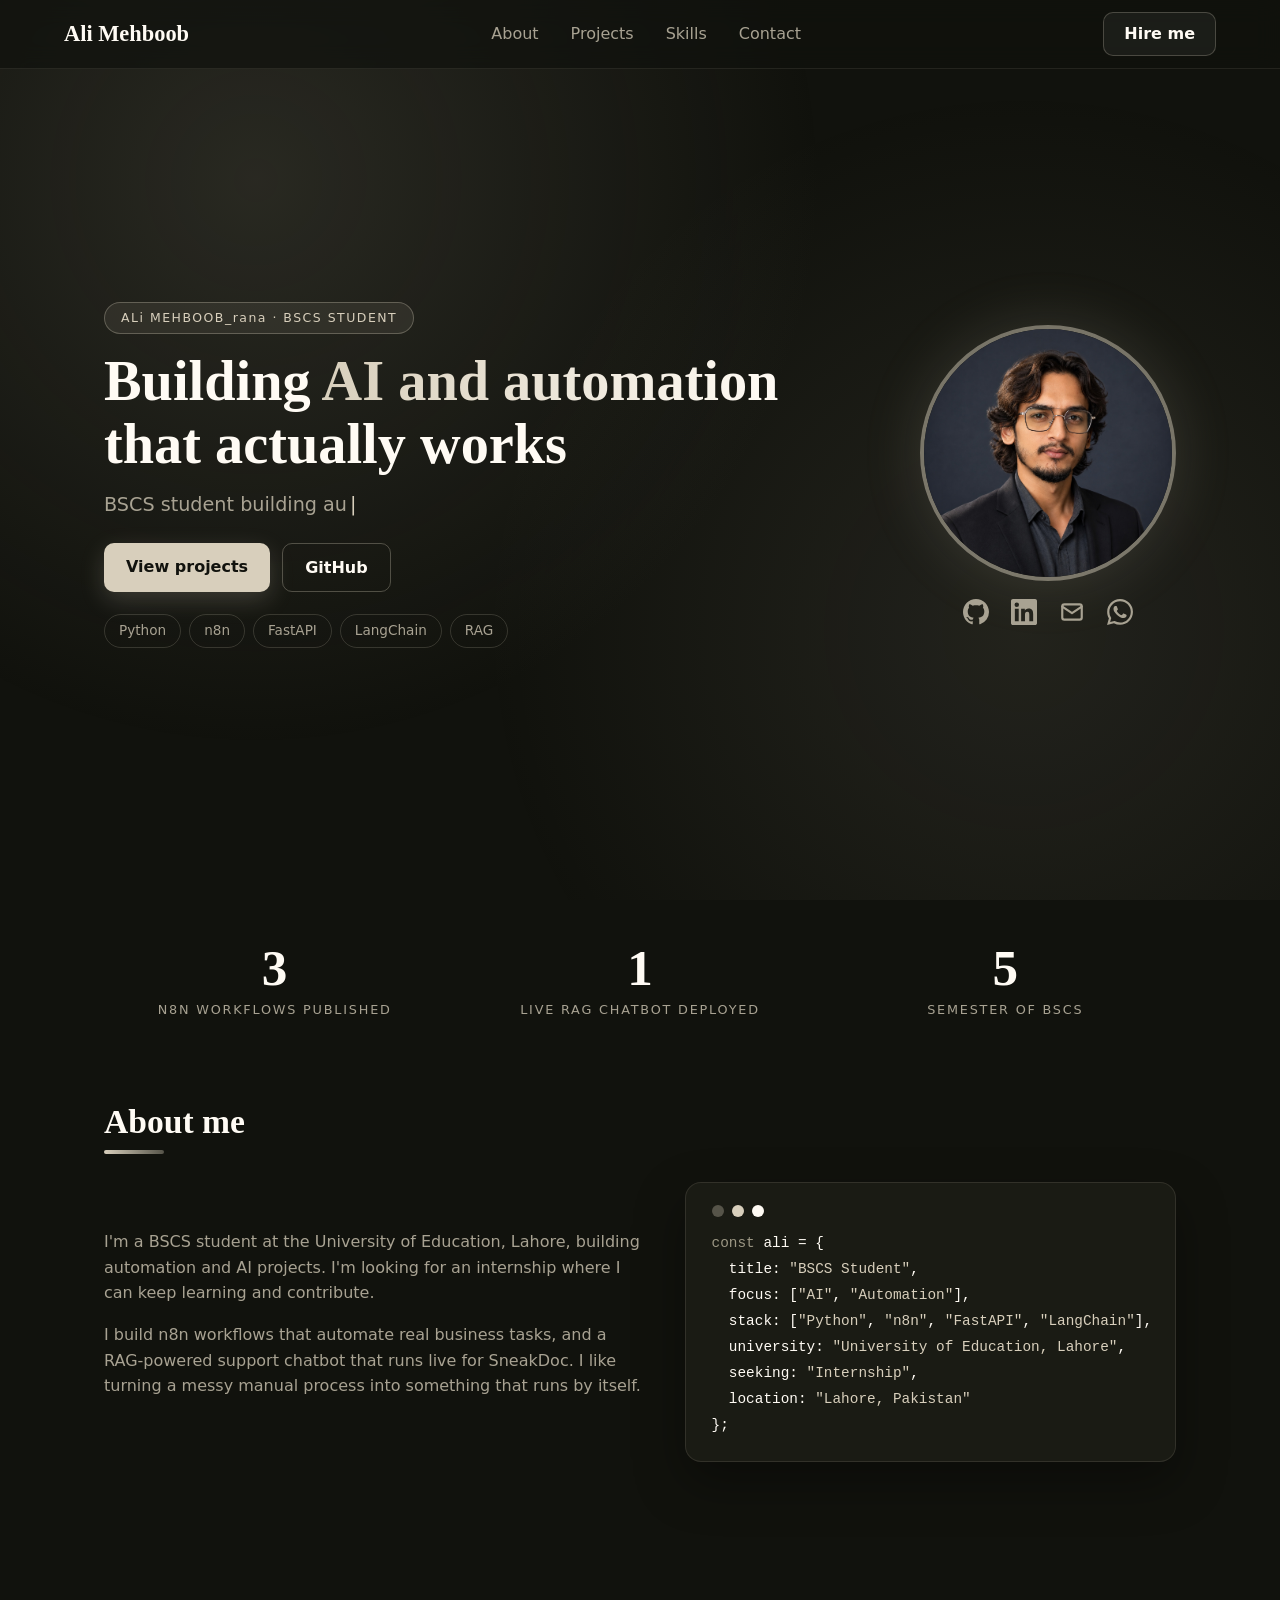
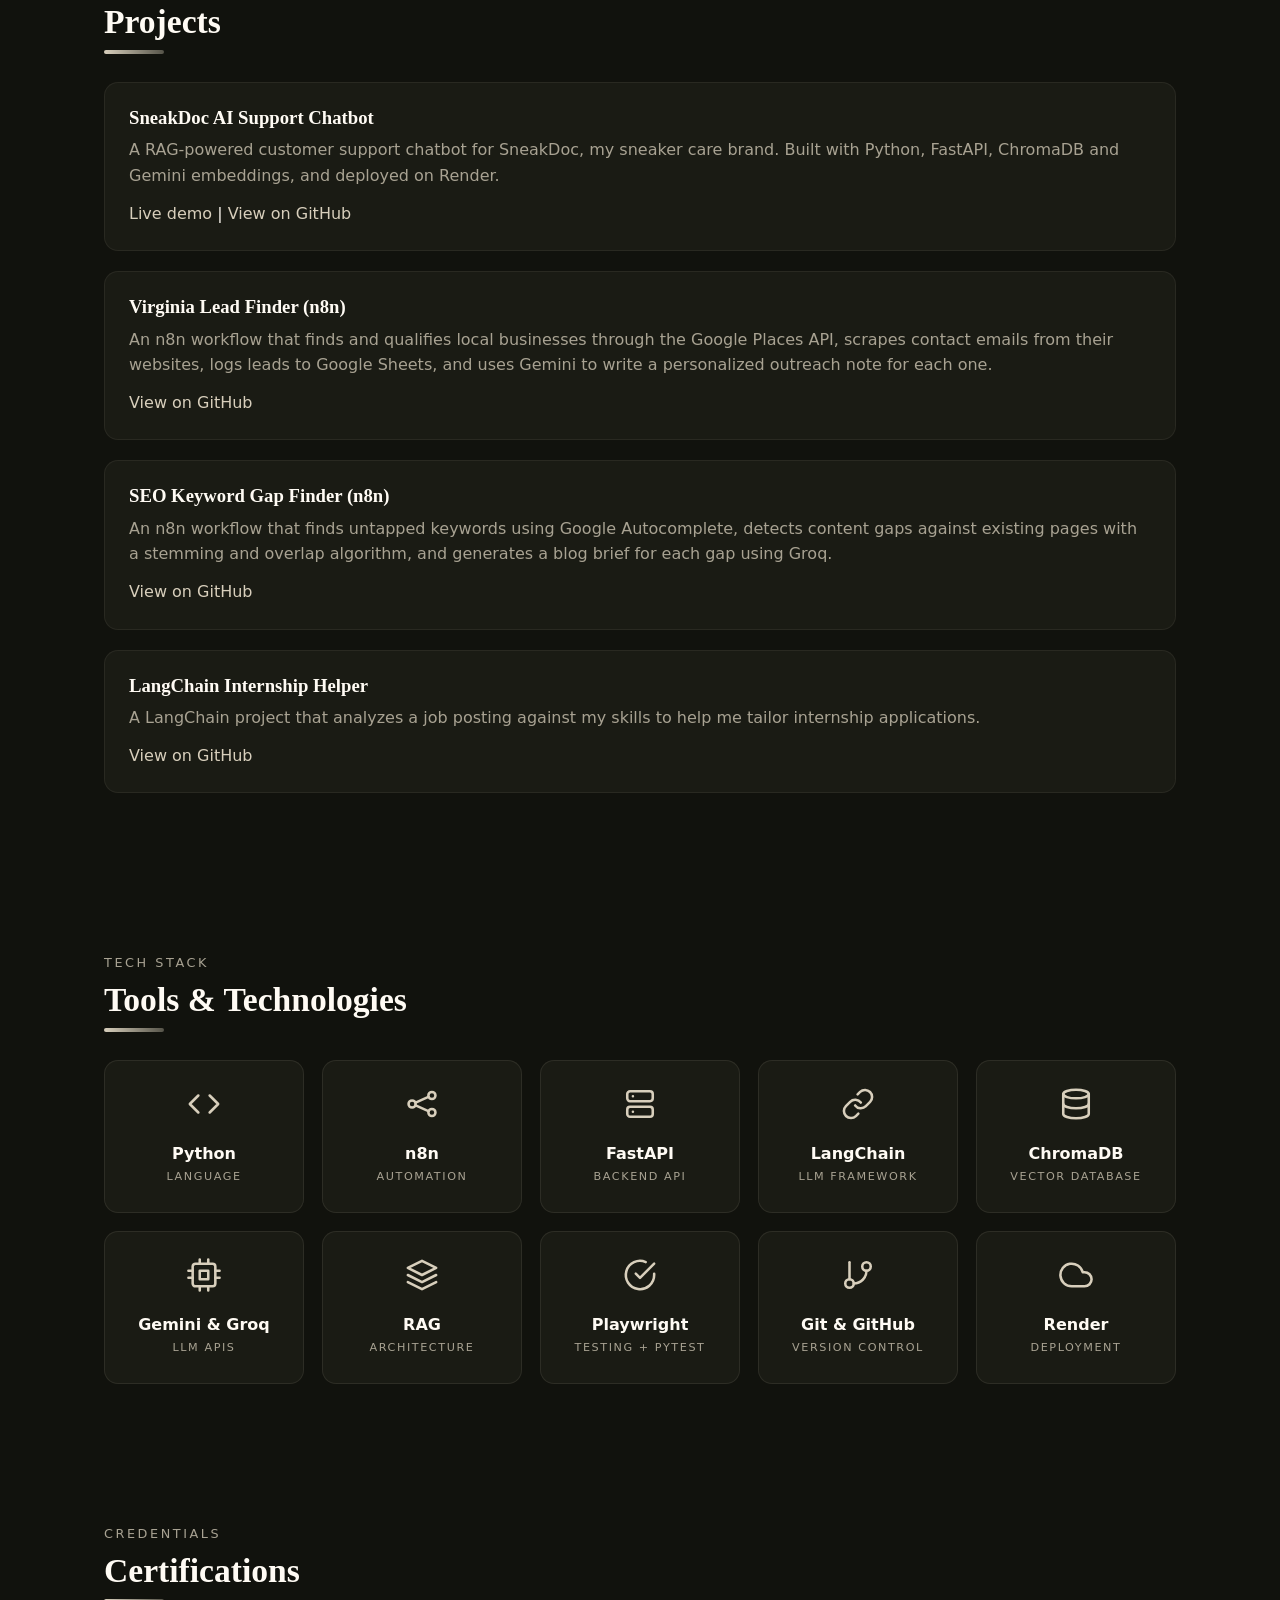
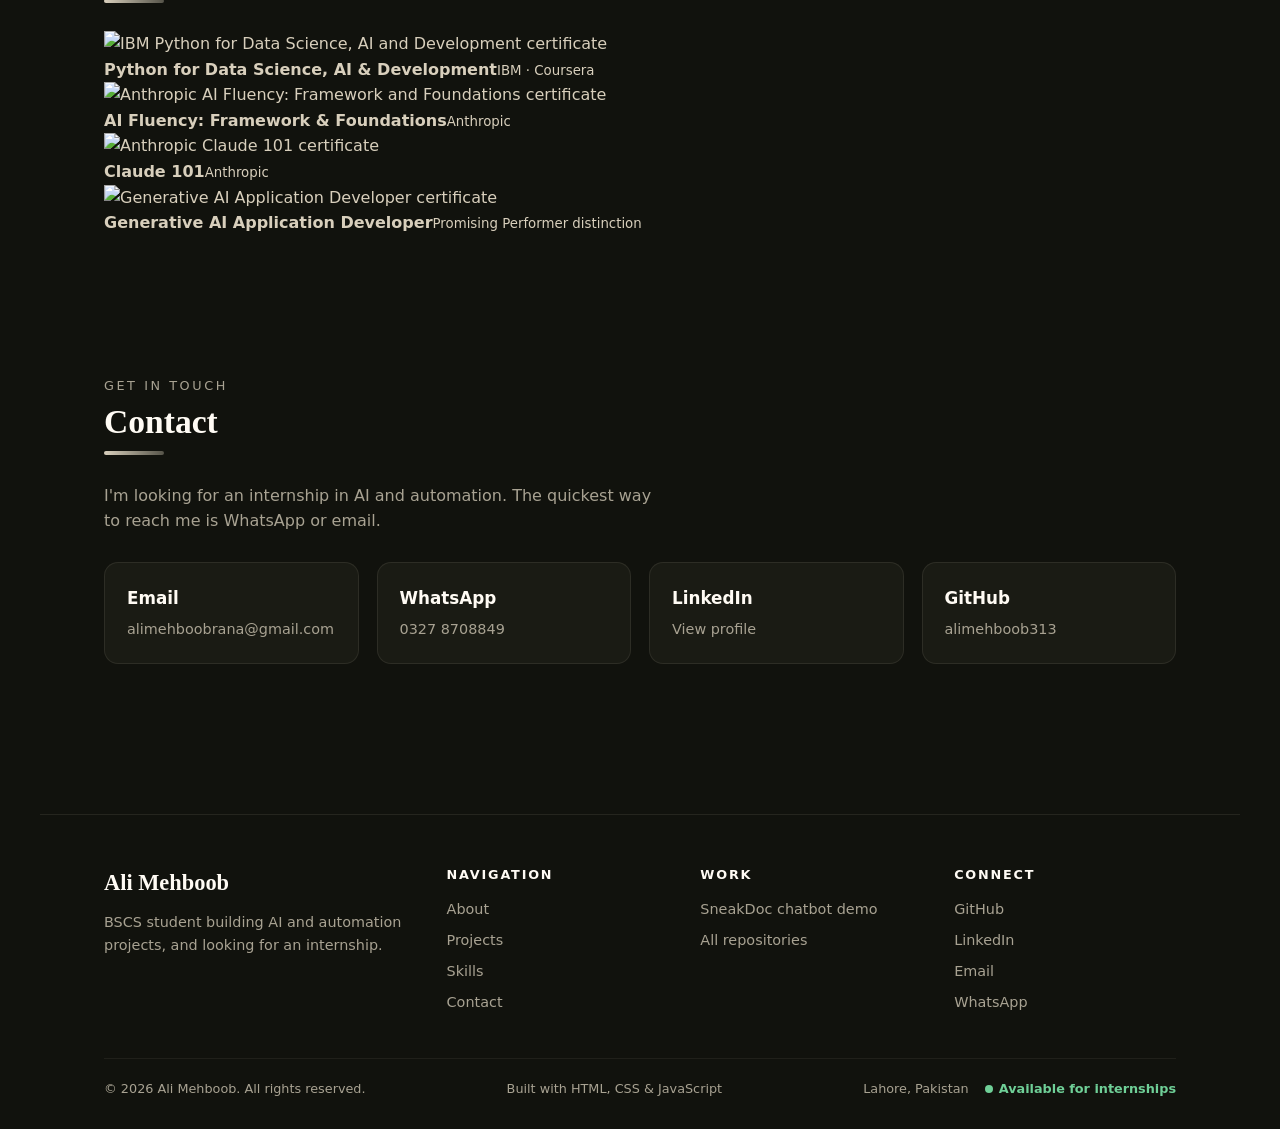
==== commit 87353b81: "Add certifications section with multiple credentials Added a new section for certifications with mul" ====
--- a/index.html
+++ b/index.html
@@ -170,6 +170,33 @@
 
       </div>
     </section>    
+        <section id="certifications">
+      <p class="eyebrow">Credentials</p>
+      <h2>Certifications</h2>
+      <div class="cert-grid">
+
+        <a class="cert" href="cert-ibm-python.png">
+          <img src="cert-ibm-python.png" alt="IBM Python for Data Science, AI and Development certificate" loading="lazy">
+          <div><strong>Python for Data Science, AI &amp; Development</strong><small>IBM · Coursera</small></div>
+        </a>
+
+        <a class="cert" href="cert-ai-fluency.png">
+          <img src="cert-ai-fluency.png" alt="Anthropic AI Fluency: Framework and Foundations certificate" loading="lazy">
+          <div><strong>AI Fluency: Framework &amp; Foundations</strong><small>Anthropic</small></div>
+        </a>
+
+        <a class="cert" href="cert-claude-101.png">
+          <img src="cert-claude-101.png" alt="Anthropic Claude 101 certificate" loading="lazy">
+          <div><strong>Claude 101</strong><small>Anthropic</small></div>
+        </a>
+
+        <a class="cert" href="cert-genai-developer.png">
+          <img src="cert-genai-developer.png" alt="Generative AI Application Developer certificate" loading="lazy">
+          <div><strong>Generative AI Application Developer</strong><small>Promising Performer distinction</small></div>
+        </a>
+
+      </div>
+    </section>
 
         <section id="contact">
       <p class="eyebrow">Get in touch</p>
--- a/style.css
+++ b/style.css
@@ -525,3 +525,46 @@
 @media (max-width: 800px) {
   .footer-grid { grid-template-columns: 1fr 1fr; }
 }
+/* Contact cards */
+.contact-intro {
+  color: var(--muted);
+  max-width: 560px;
+  margin-bottom: 28px;
+}
+.contact-grid {
+  display: grid;
+  grid-template-columns: repeat(auto-fit, minmax(220px, 1fr));
+  gap: 18px;
+}
+.contact-card {
+  display: block;
+  background: var(--card);
+  border: 1px solid rgba(216, 207, 188, 0.1);
+  border-radius: 14px;
+  padding: 22px;
+  transition: transform 0.3s ease, background 0.3s ease, border-color 0.3s ease, box-shadow 0.3s ease;
+}
+.contact-card strong {
+  display: block;
+  color: var(--white);
+  font-size: 1.05rem;
+  margin-bottom: 4px;
+}
+.contact-card span {
+  color: var(--muted);
+  font-size: 0.9rem;
+  overflow-wrap: anywhere;
+}
+.contact-card:hover {
+  transform: translateY(-6px);
+  background: rgba(86, 84, 73, 0.3);
+  border-color: rgba(216, 207, 188, 0.45);
+  box-shadow: 0 12px 30px rgba(216, 207, 188, 0.1);
+}
+/* Phone top bar */
+@media (max-width: 600px) {
+  nav { padding: 12px 14px; gap: 12px; }
+  .logo { font-size: 1rem; white-space: nowrap; }
+  .links { gap: 12px; font-size: 0.8rem; }
+}
+h1, h2, h3 { line-height: 1.2; }
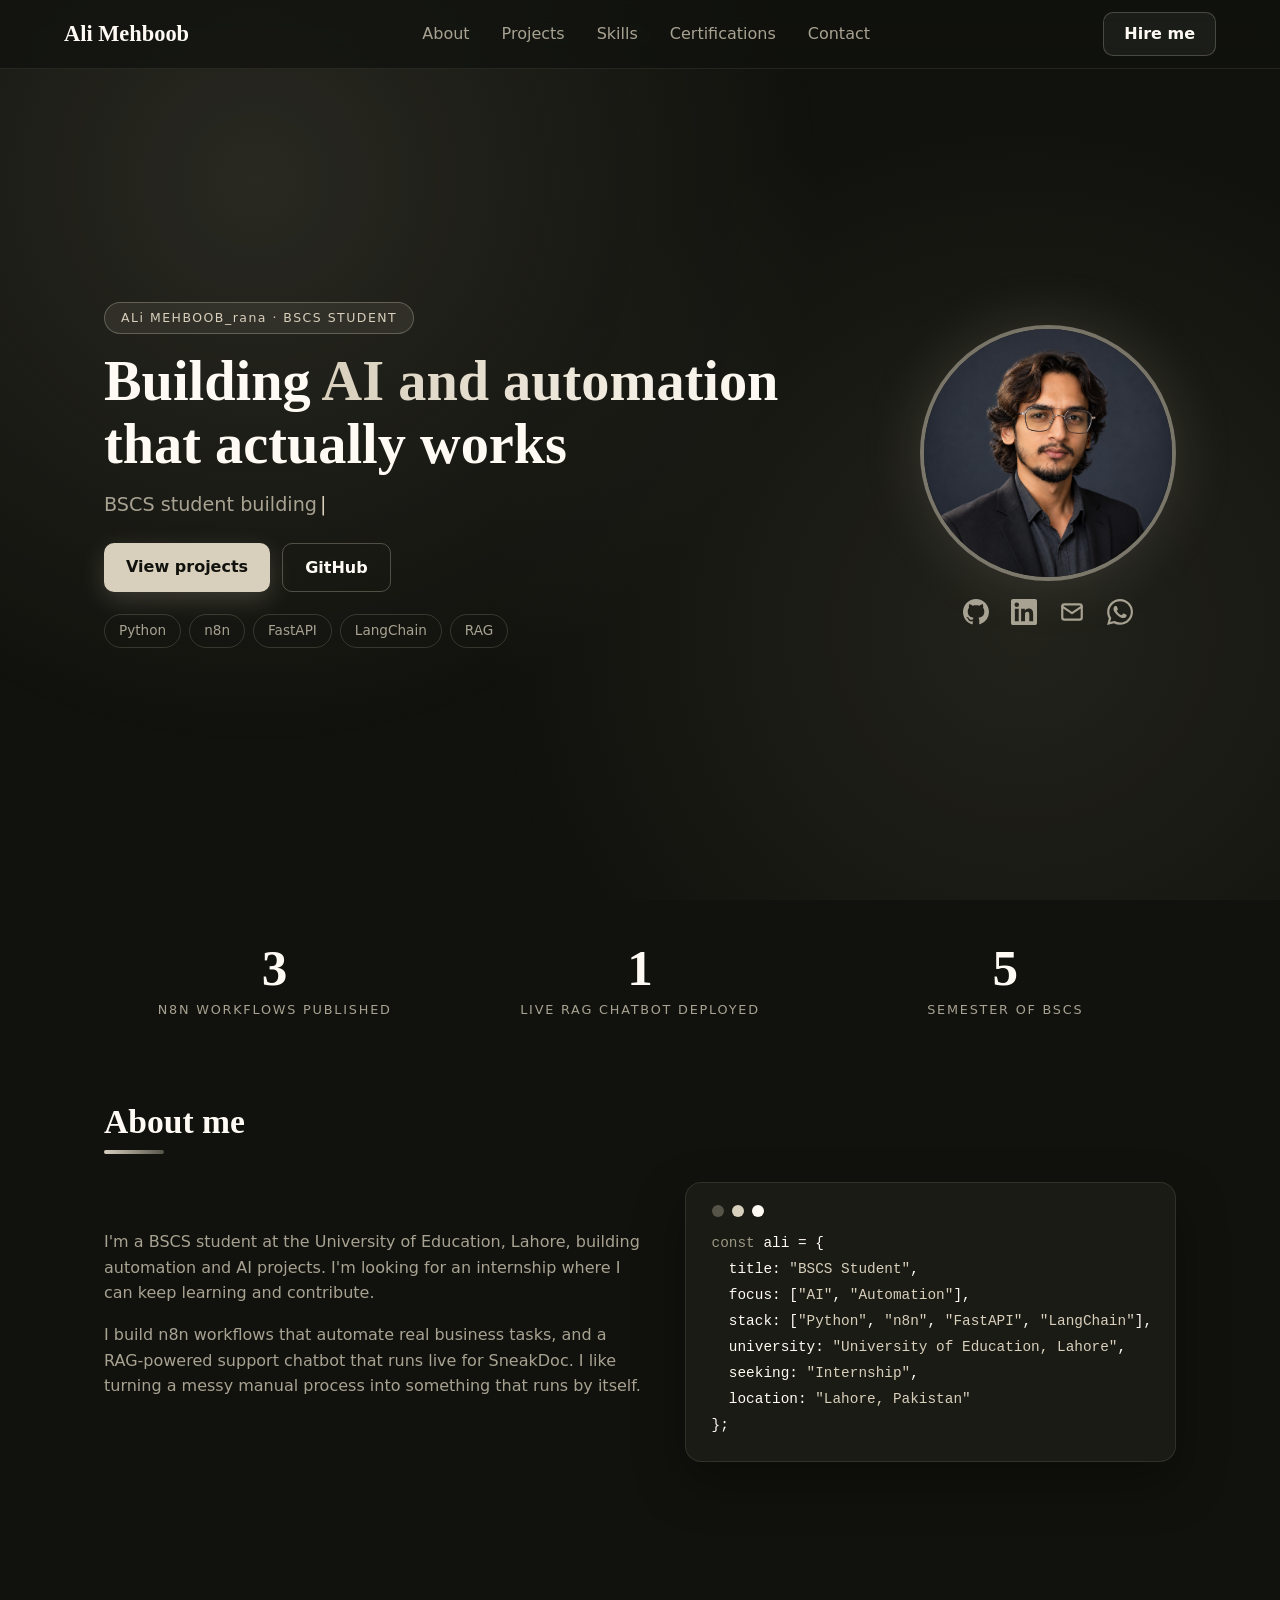
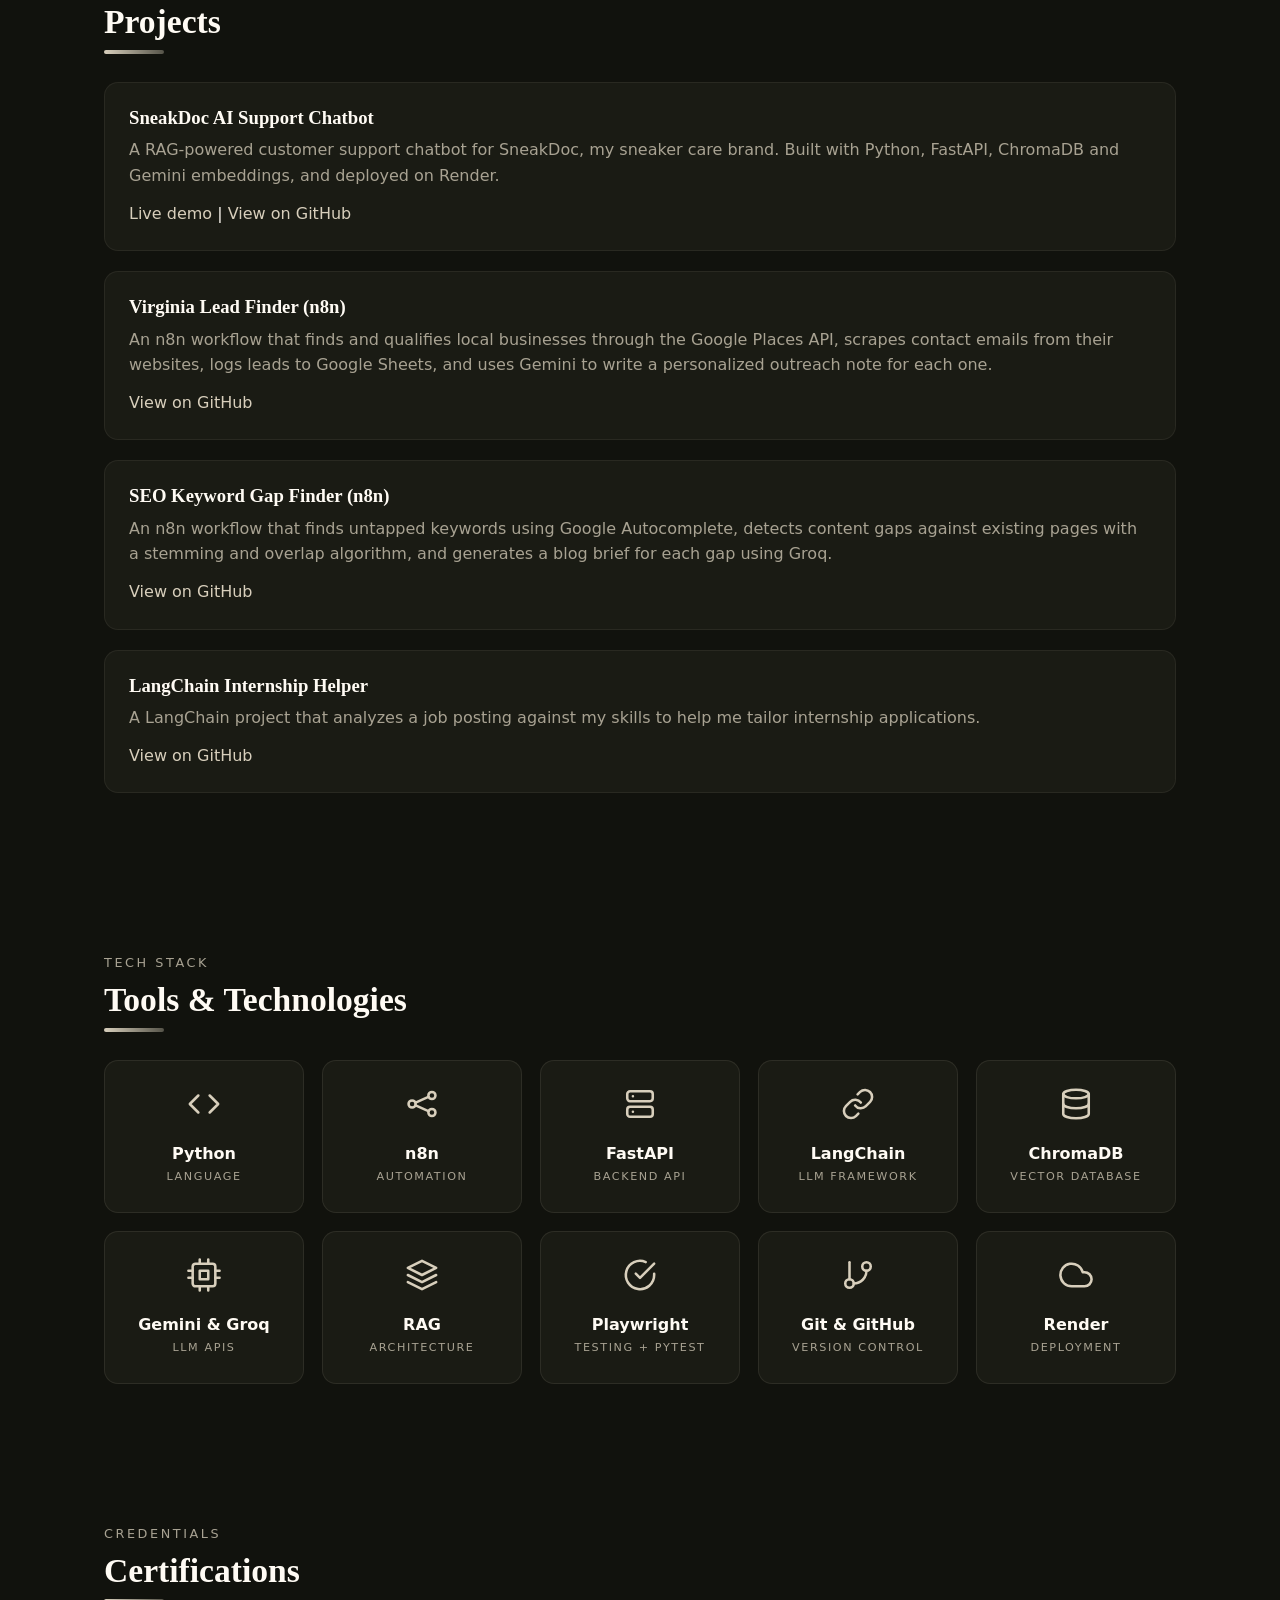
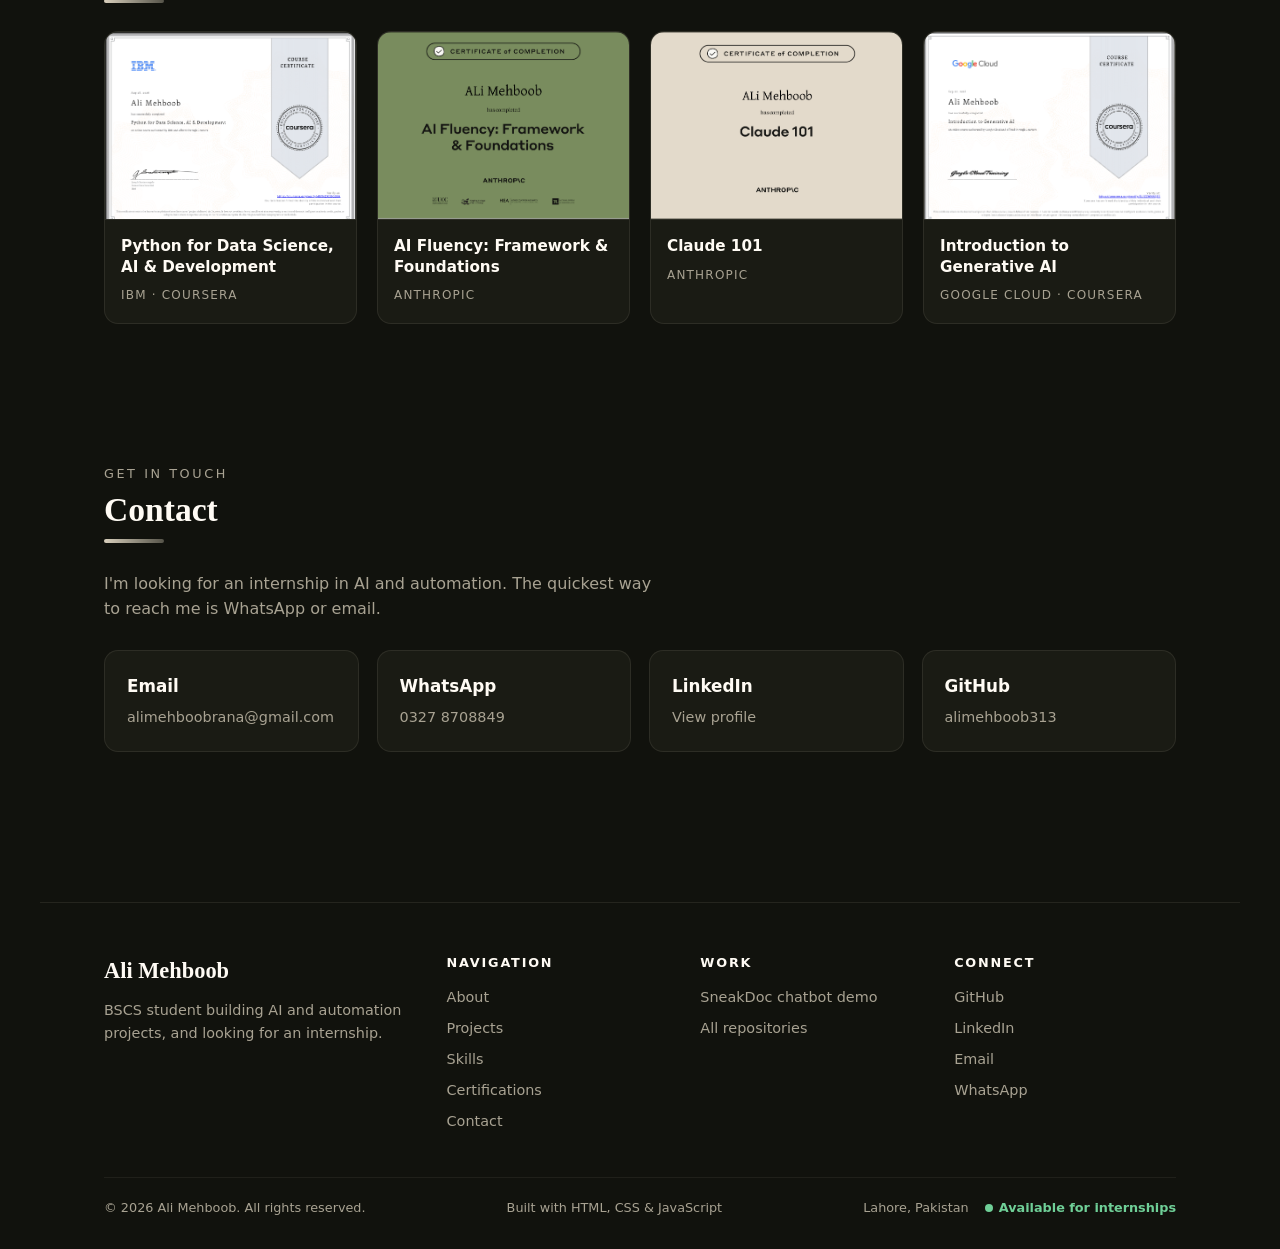
==== commit c807e0e1: "Add Certifications link and update certificate info Added a link to the Certifications section in th" ====
--- a/index.html
+++ b/index.html
@@ -51,6 +51,7 @@
         <a href="#about">About</a>
         <a href="#projects">Projects</a>
         <a href="#skills">Skills</a>
+        <a href="#certifications">Certifications</a>
         <a href="#contact">Contact</a>
       </div>
       <a class="hire" href="#contact">Hire me</a>
@@ -190,9 +191,9 @@
           <div><strong>Claude 101</strong><small>Anthropic</small></div>
         </a>
 
-        <a class="cert" href="cert-genai-developer.png">
-          <img src="cert-genai-developer.png" alt="Generative AI Application Developer certificate" loading="lazy">
-          <div><strong>Generative AI Application Developer</strong><small>Promising Performer distinction</small></div>
+            <a class="cert" href="cert-genai-developer.png">
+          <img src="cert-genai-developer.png" alt="Google Cloud Introduction to Generative AI certificate" loading="lazy">
+          <div><strong>Introduction to Generative AI</strong><small>Google Cloud · Coursera</small></div>
         </a>
 
       </div>
@@ -229,6 +230,7 @@
         <a href="#about">About</a>
         <a href="#projects">Projects</a>
         <a href="#skills">Skills</a>
+        <a href="#certifications">Certifications</a>
         <a href="#contact">Contact</a>
       </div>
       <div>
--- a/style.css
+++ b/style.css
@@ -568,3 +568,64 @@
   .links { gap: 12px; font-size: 0.8rem; }
 }
 h1, h2, h3 { line-height: 1.2; }
+/* Certifications */
+.cert-grid {
+  display: grid;
+  grid-template-columns: repeat(auto-fit, minmax(240px, 1fr));
+  gap: 20px;
+}
+.cert {
+  display: block;
+  background: var(--card);
+  border: 1px solid rgba(216, 207, 188, 0.1);
+  border-radius: 14px;
+  overflow: hidden;
+  transition: transform 0.3s ease, border-color 0.3s ease, box-shadow 0.3s ease;
+}
+.cert img {
+  display: block;
+  width: 100%;
+  aspect-ratio: 4 / 3;
+  object-fit: cover;
+  object-position: top;
+  border-bottom: 1px solid rgba(216, 207, 188, 0.1);
+}
+.cert div { padding: 16px; }
+.cert strong {
+  display: block;
+  color: var(--white);
+  font-size: 0.95rem;
+  line-height: 1.35;
+  margin-bottom: 4px;
+}
+.cert small {
+  color: var(--muted);
+  font-size: 0.75rem;
+  letter-spacing: 0.1em;
+  text-transform: uppercase;
+}
+.cert:hover {
+  transform: translateY(-6px);
+  border-color: rgba(216, 207, 188, 0.45);
+  box-shadow: 0 12px 30px rgba(216, 207, 188, 0.1);
+}
+
+/* Full-size certificate pop-up */
+#lightbox {
+  position: fixed;
+  inset: 0;
+  z-index: 50;
+  display: none;
+  align-items: center;
+  justify-content: center;
+  padding: 24px;
+  background: rgba(17, 18, 13, 0.92);
+  cursor: zoom-out;
+}
+#lightbox.open { display: flex; }
+#lightbox img {
+  max-width: min(1000px, 95vw);
+  max-height: 90vh;
+  border-radius: 12px;
+  box-shadow: 0 20px 60px rgba(0, 0, 0, 0.6);
+}
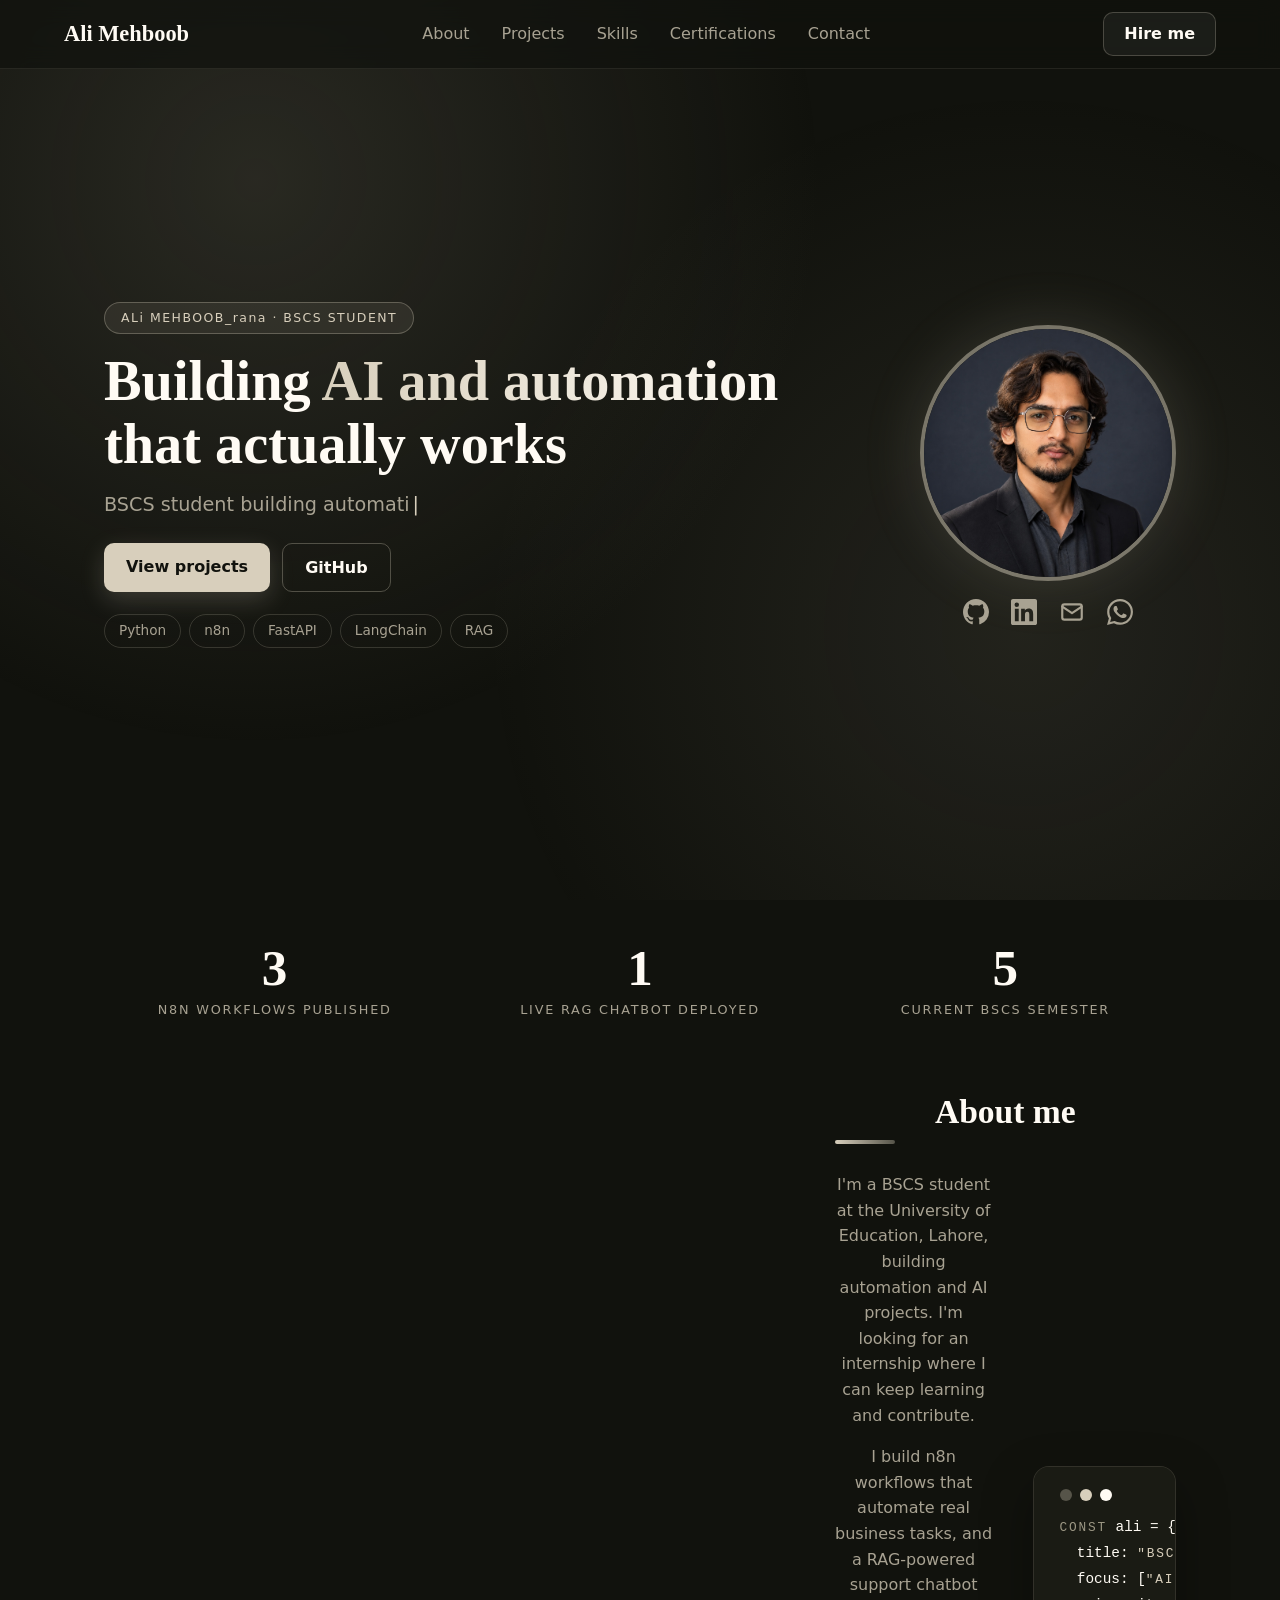
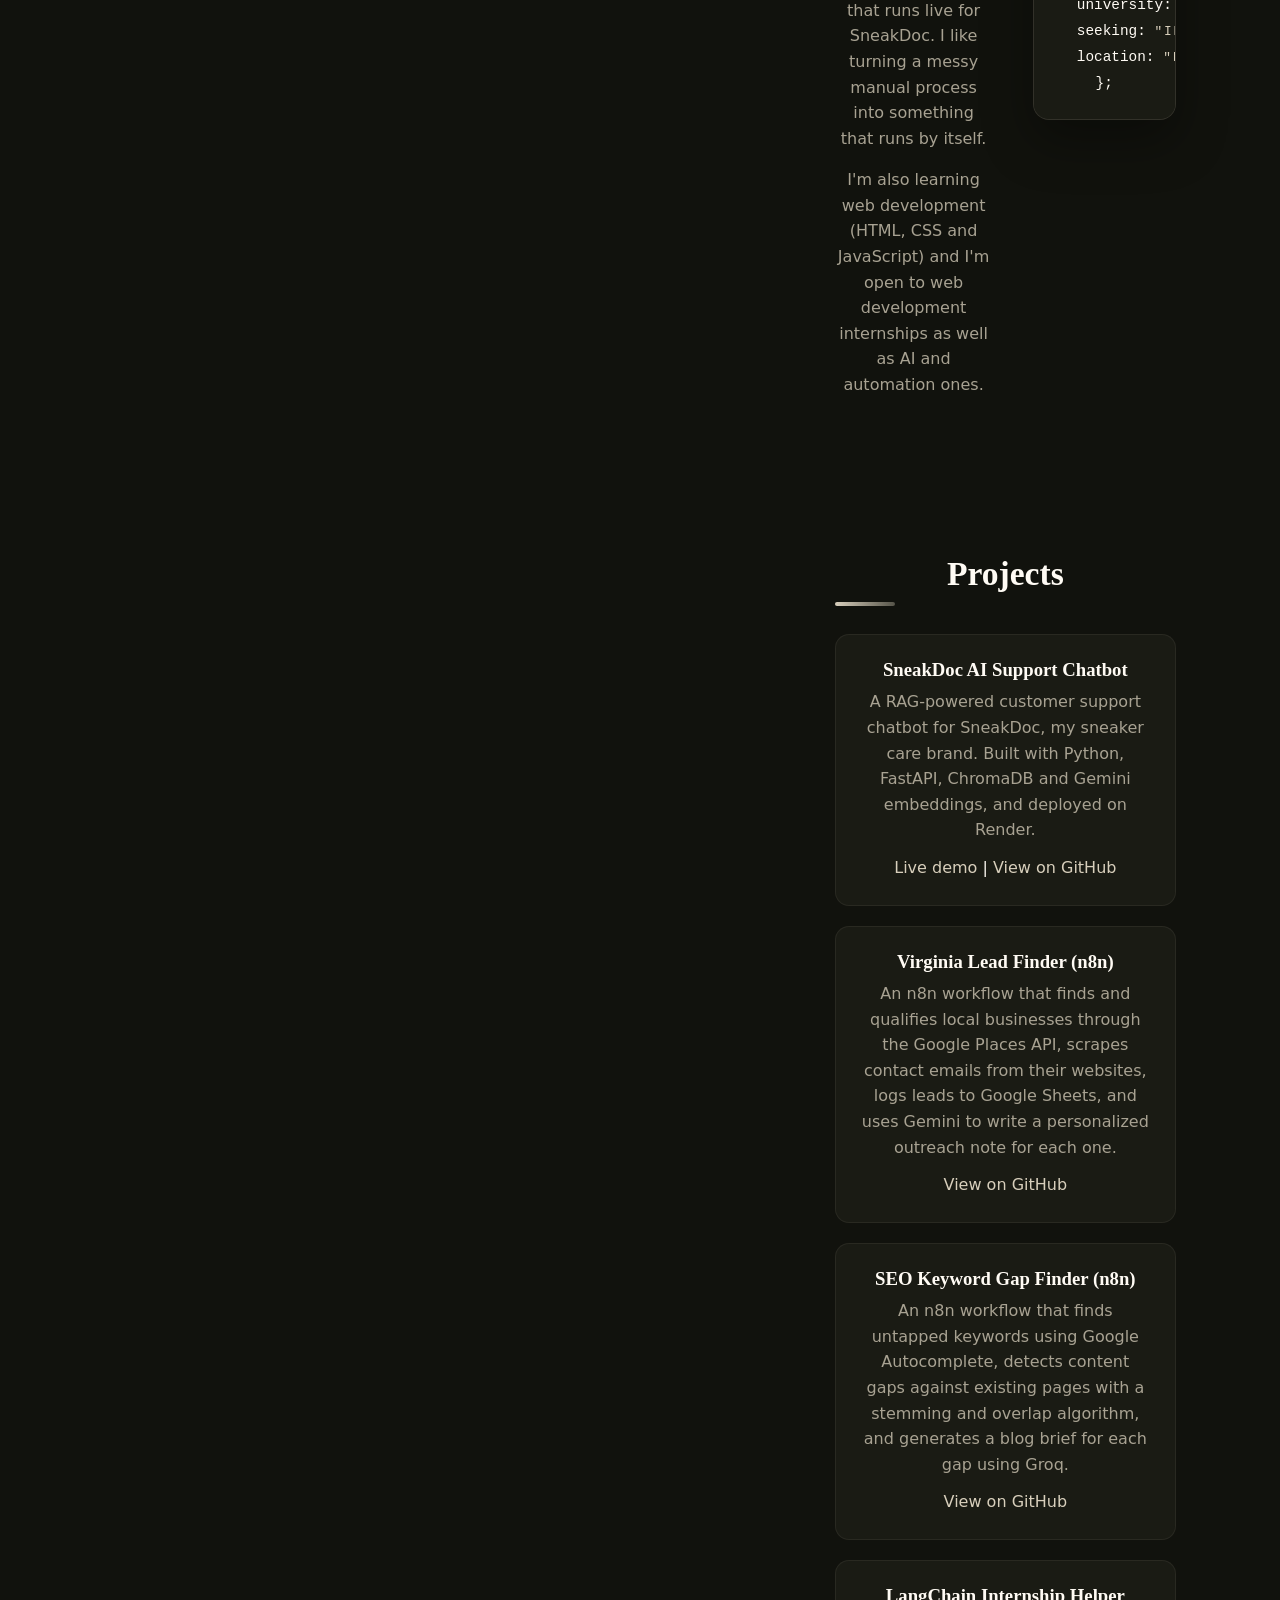
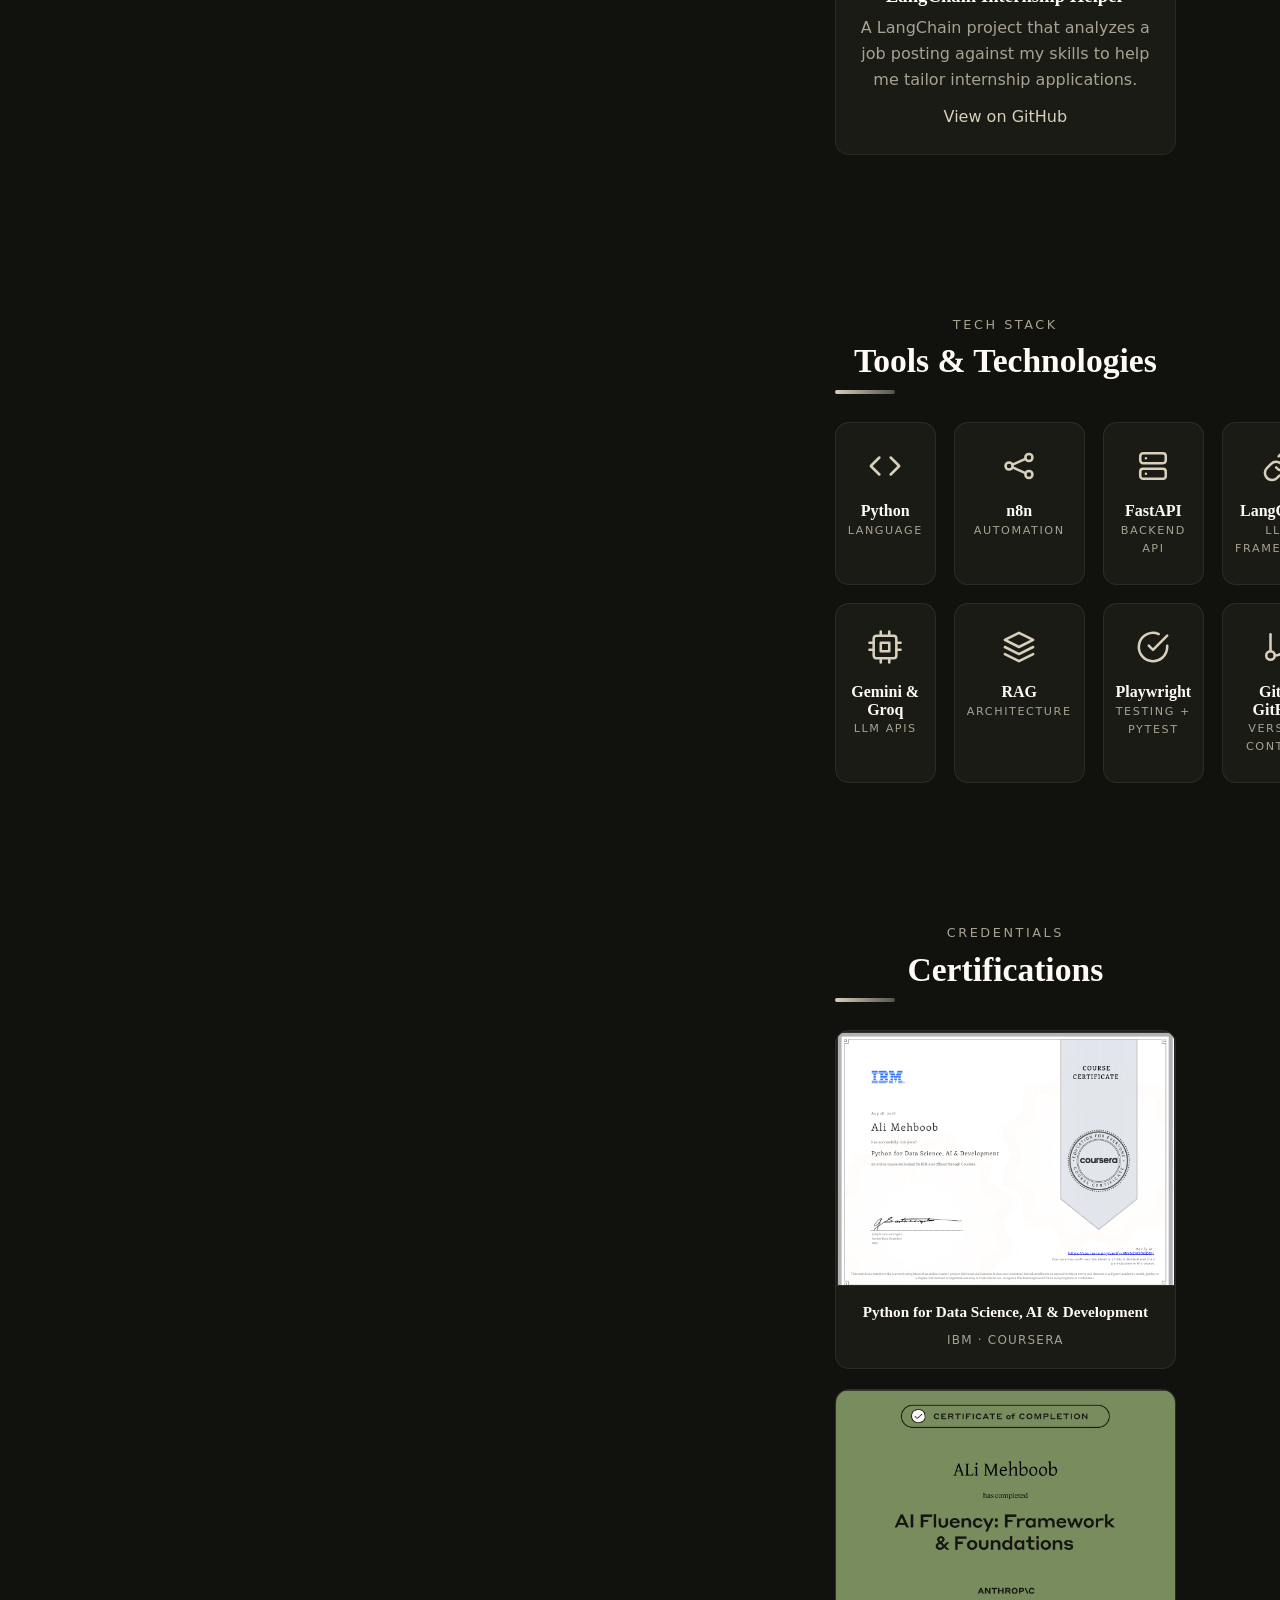
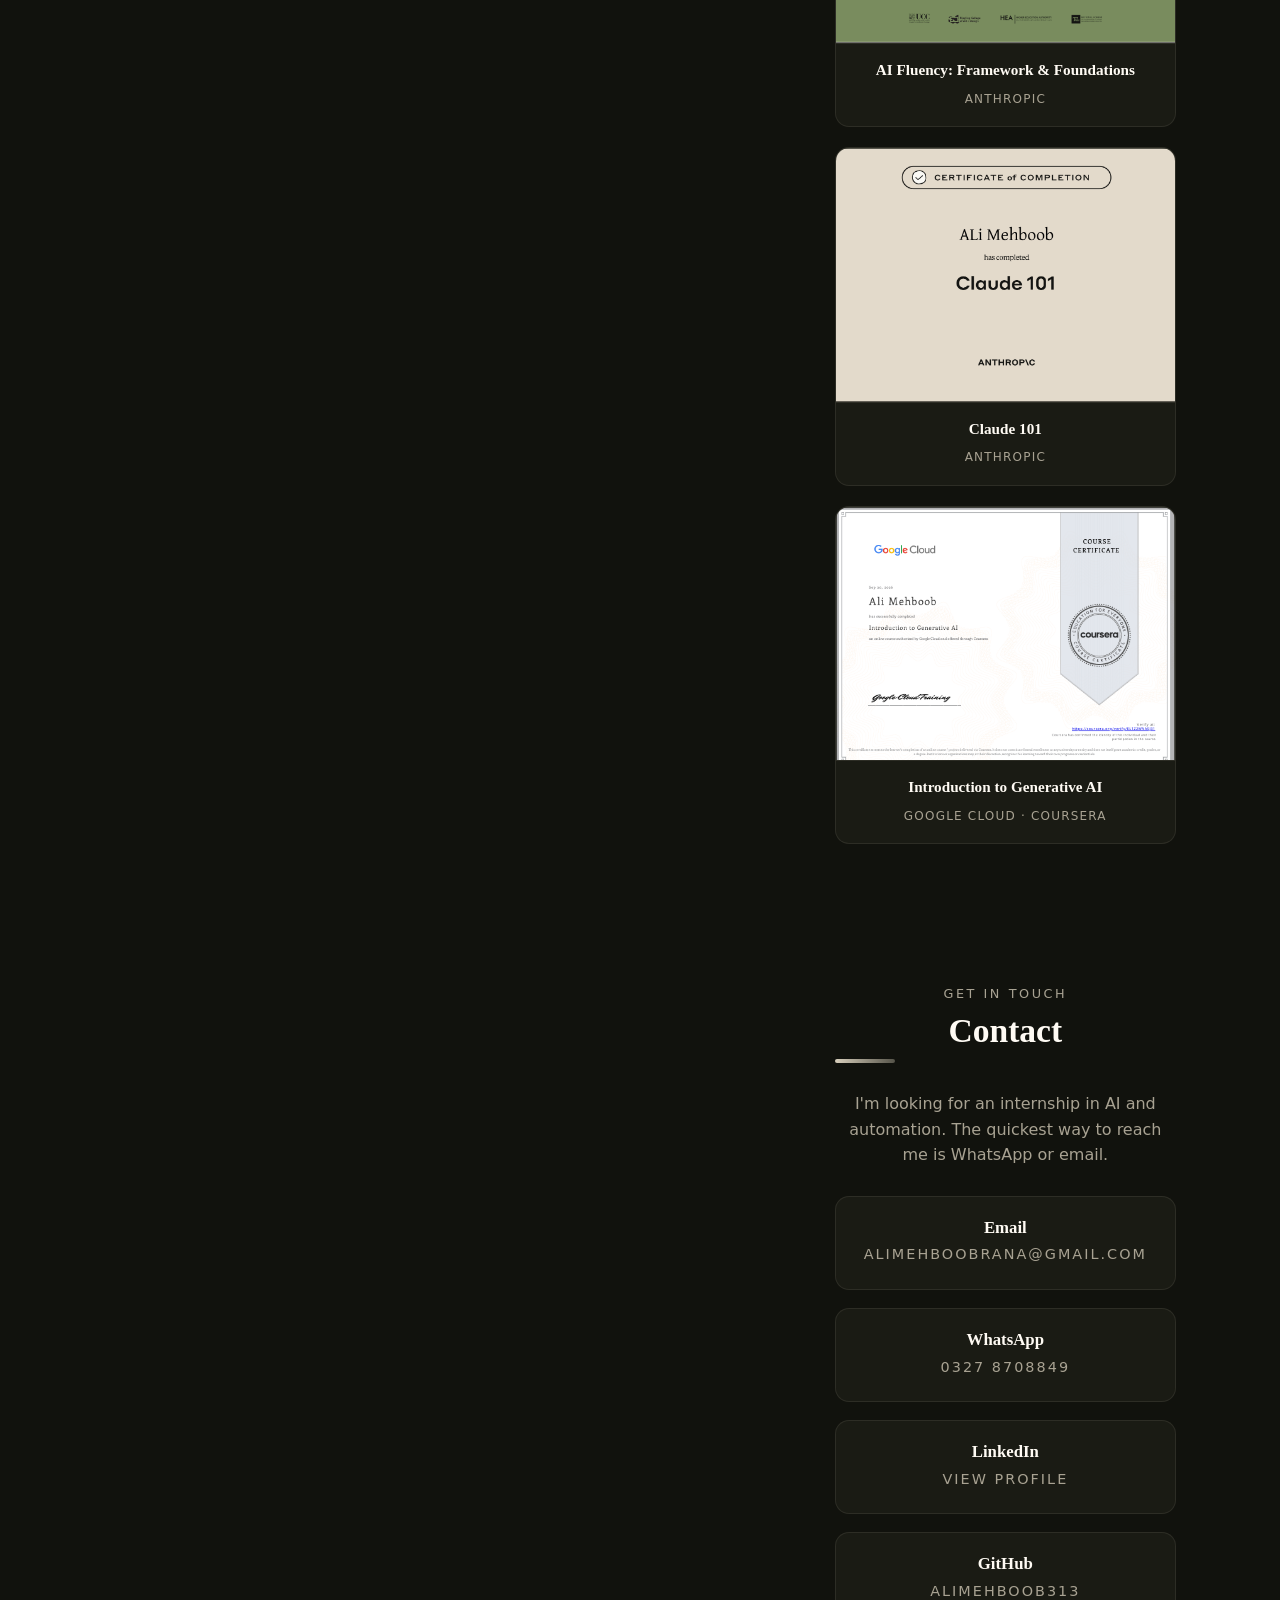
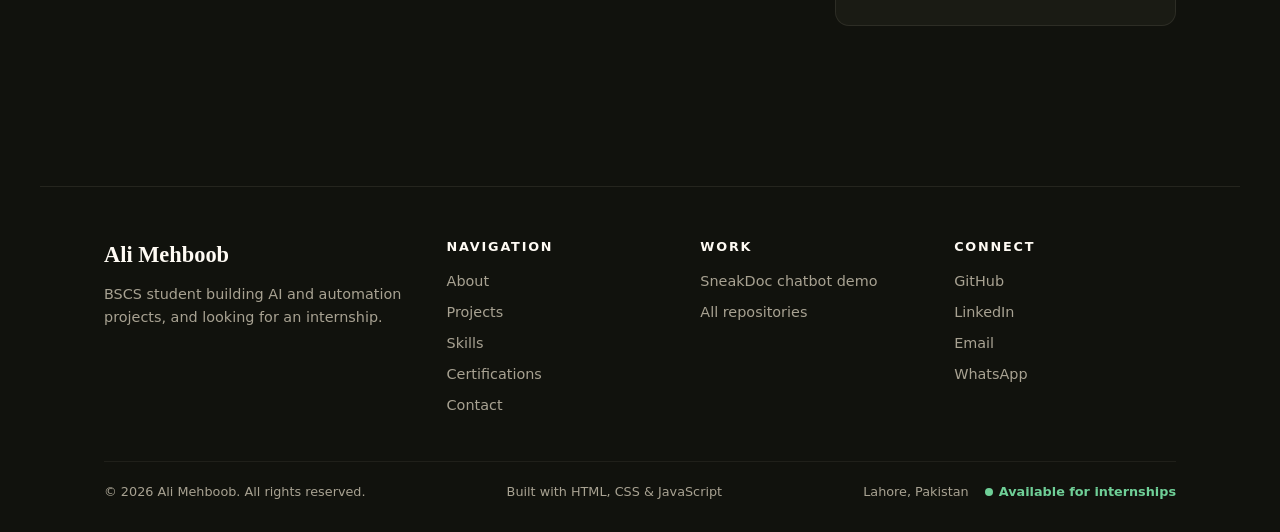
==== commit aab4ff2f: "Revise semester info and expand focus areas Updated the current semester description and added web d" ====
--- a/index.html
+++ b/index.html
@@ -62,8 +62,7 @@
         <div class="stats">
       <div class="stat"><strong data-count="3">0</strong><span>n8n workflows published</span></div>
       <div class="stat"><strong data-count="1">0</strong><span>Live RAG chatbot deployed</span></div>
-      <div class="stat"><strong data-count="5">0</strong><span>Semester of BSCS</span></div>
-    </div>
+      <div class="stat"><strong data-count="5">0</strong><span>Current BSCS semester</span>
 
     <section id="about">
       <h2>About me</h2>
@@ -71,13 +70,13 @@
         <div>
           <p>I'm a BSCS student at the University of Education, Lahore, building automation and AI projects. I'm looking for an internship where I can keep learning and contribute.</p>
           <p>I build n8n workflows that automate real business tasks, and a RAG-powered support chatbot that runs live for SneakDoc. I like turning a messy manual process into something that runs by itself.</p>
+          <p>I'm also learning web development (HTML, CSS and JavaScript) and I'm open to web development internships as well as AI and automation ones.</p>
         </div>
         <div class="code-card">
           <div class="dots"><i></i><i></i><i></i></div>
 <pre><span class="k">const</span> ali = {
   title: <span class="s">"BSCS Student"</span>,
-  focus: [<span class="s">"AI"</span>, <span class="s">"Automation"</span>],
-  stack: [<span class="s">"Python"</span>, <span class="s">"n8n"</span>, <span class="s">"FastAPI"</span>, <span class="s">"LangChain"</span>],
+  focus: [<span class="s">"AI"</span>, <span class="s">"Automation"</span>, <span class="s">"Web (learning)"</span>],  stack: [<span class="s">"Python"</span>, <span class="s">"n8n"</span>, <span class="s">"FastAPI"</span>, <span class="s">"LangChain"</span>],
   university: <span class="s">"University of Education, Lahore"</span>,
   seeking: <span class="s">"Internship"</span>,
   location: <span class="s">"Lahore, Pakistan"</span>
--- a/style.css
+++ b/style.css
@@ -629,3 +629,10 @@
   border-radius: 12px;
   box-shadow: 0 20px 60px rgba(0, 0, 0, 0.6);
 }
+/* Phone top bar with 5 links: name on top, links below */
+@media (max-width: 700px) {
+  nav { flex-wrap: wrap; justify-content: center; row-gap: 6px; padding: 10px 14px; }
+  .links { width: 100%; justify-content: space-between; gap: 6px; font-size: 0.78rem; }
+  header { padding-top: 125px; }
+  section { scroll-margin-top: 110px; }
+}
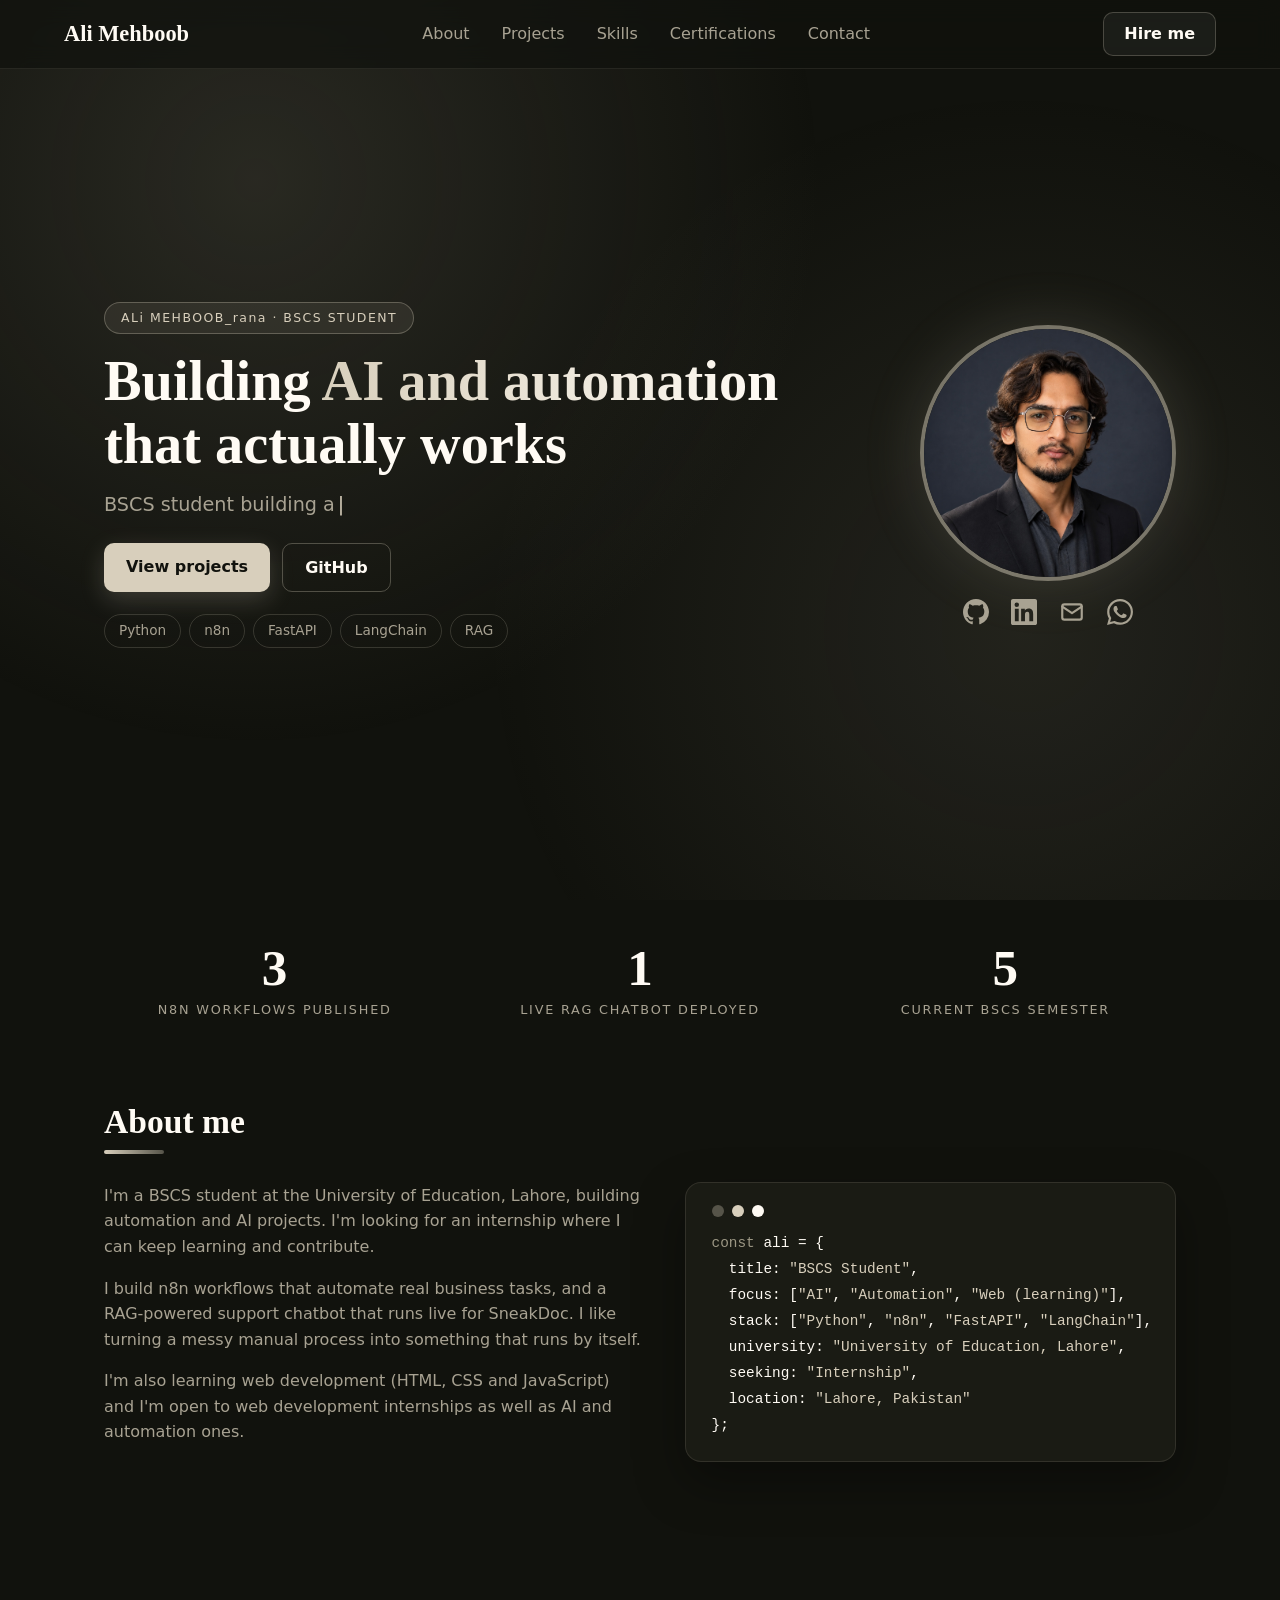
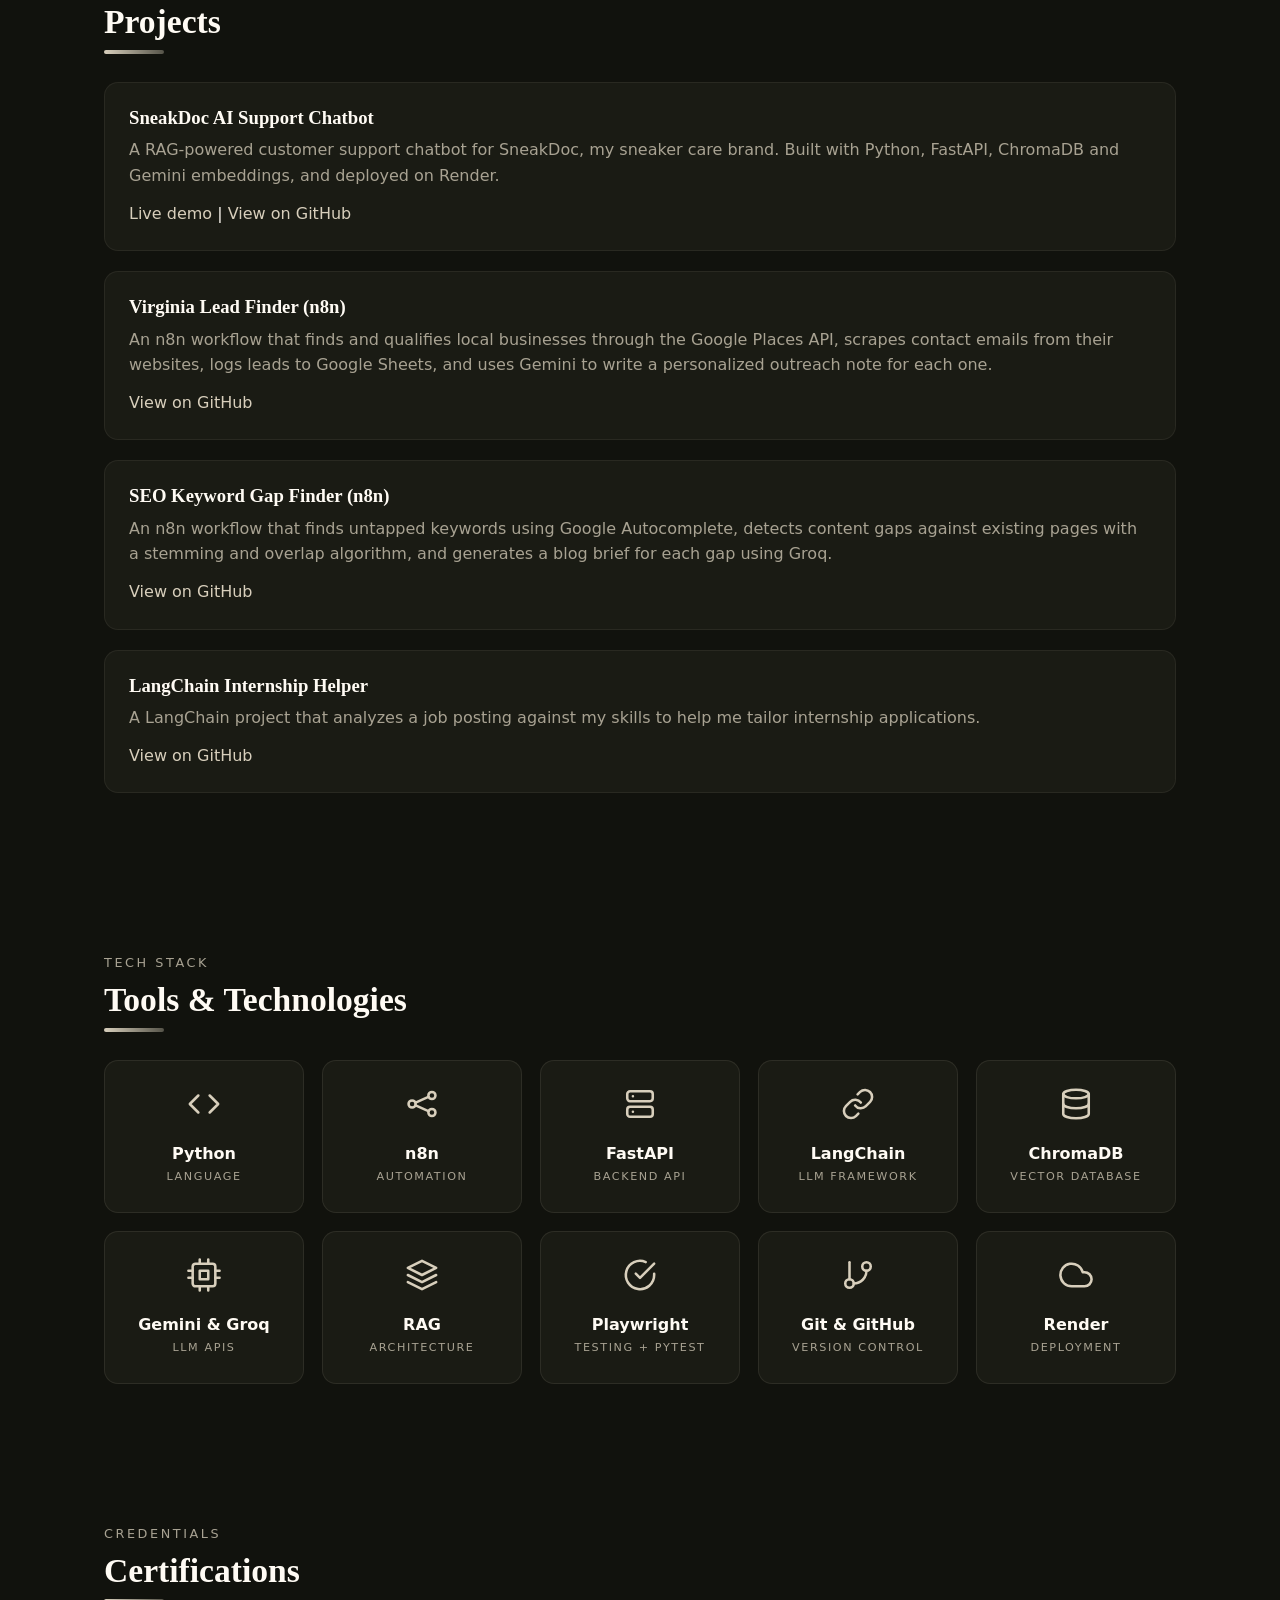
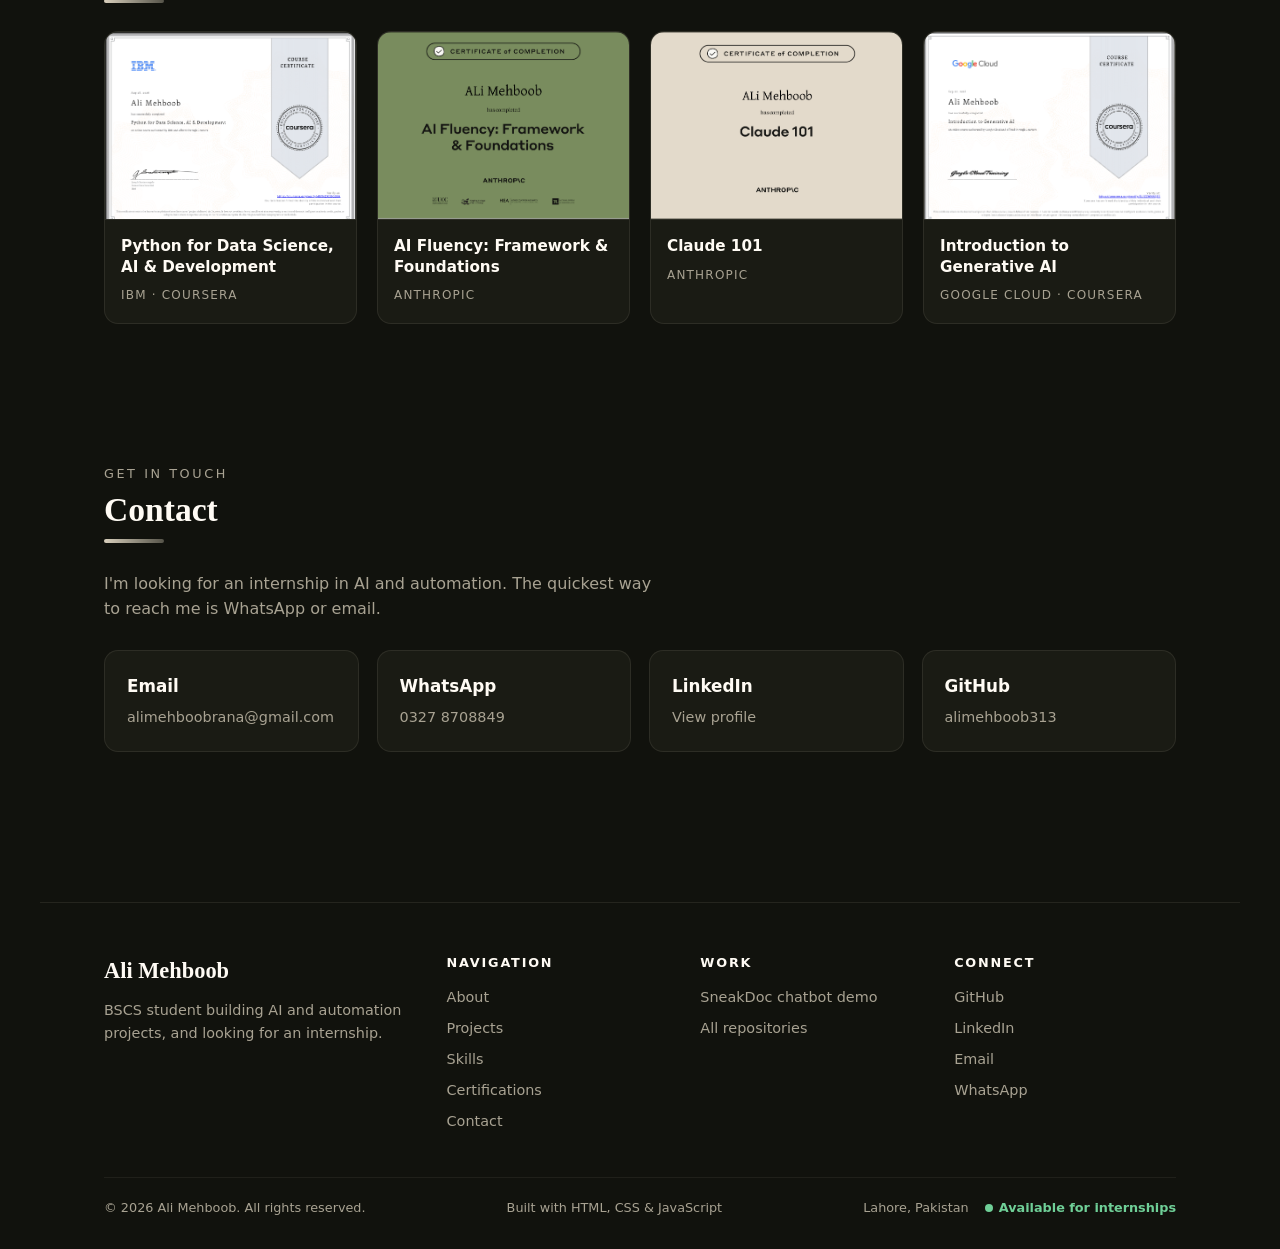
==== commit e4c78774: "Fix HTML structure and update stats section" ====
--- a/index.html
+++ b/index.html
@@ -59,10 +59,11 @@
   </header>
 
   <main>
-        <div class="stats">
+          <div class="stats">
       <div class="stat"><strong data-count="3">0</strong><span>n8n workflows published</span></div>
       <div class="stat"><strong data-count="1">0</strong><span>Live RAG chatbot deployed</span></div>
-      <div class="stat"><strong data-count="5">0</strong><span>Current BSCS semester</span>
+      <div class="stat"><strong data-count="5">0</strong><span>Current BSCS semester</span></div>
+    </div>
 
     <section id="about">
       <h2>About me</h2>
@@ -76,7 +77,8 @@
           <div class="dots"><i></i><i></i><i></i></div>
 <pre><span class="k">const</span> ali = {
   title: <span class="s">"BSCS Student"</span>,
-  focus: [<span class="s">"AI"</span>, <span class="s">"Automation"</span>, <span class="s">"Web (learning)"</span>],  stack: [<span class="s">"Python"</span>, <span class="s">"n8n"</span>, <span class="s">"FastAPI"</span>, <span class="s">"LangChain"</span>],
+  focus: [<span class="s">"AI"</span>, <span class="s">"Automation"</span>, <span class="s">"Web (learning)"</span>],
+  stack: [<span class="s">"Python"</span>, <span class="s">"n8n"</span>, <span class="s">"FastAPI"</span>, <span class="s">"LangChain"</span>],
   university: <span class="s">"University of Education, Lahore"</span>,
   seeking: <span class="s">"Internship"</span>,
   location: <span class="s">"Lahore, Pakistan"</span>
--- a/style.css
+++ b/style.css
@@ -636,3 +636,8 @@
   header { padding-top: 125px; }
   section { scroll-margin-top: 110px; }
 }
+/* Phone: let code card lines wrap instead of cutting off */
+@media (max-width: 600px) {
+  .code-card { font-size: 0.78rem; padding: 18px; }
+  .code-card pre { white-space: pre-wrap; overflow-wrap: anywhere; }
+}
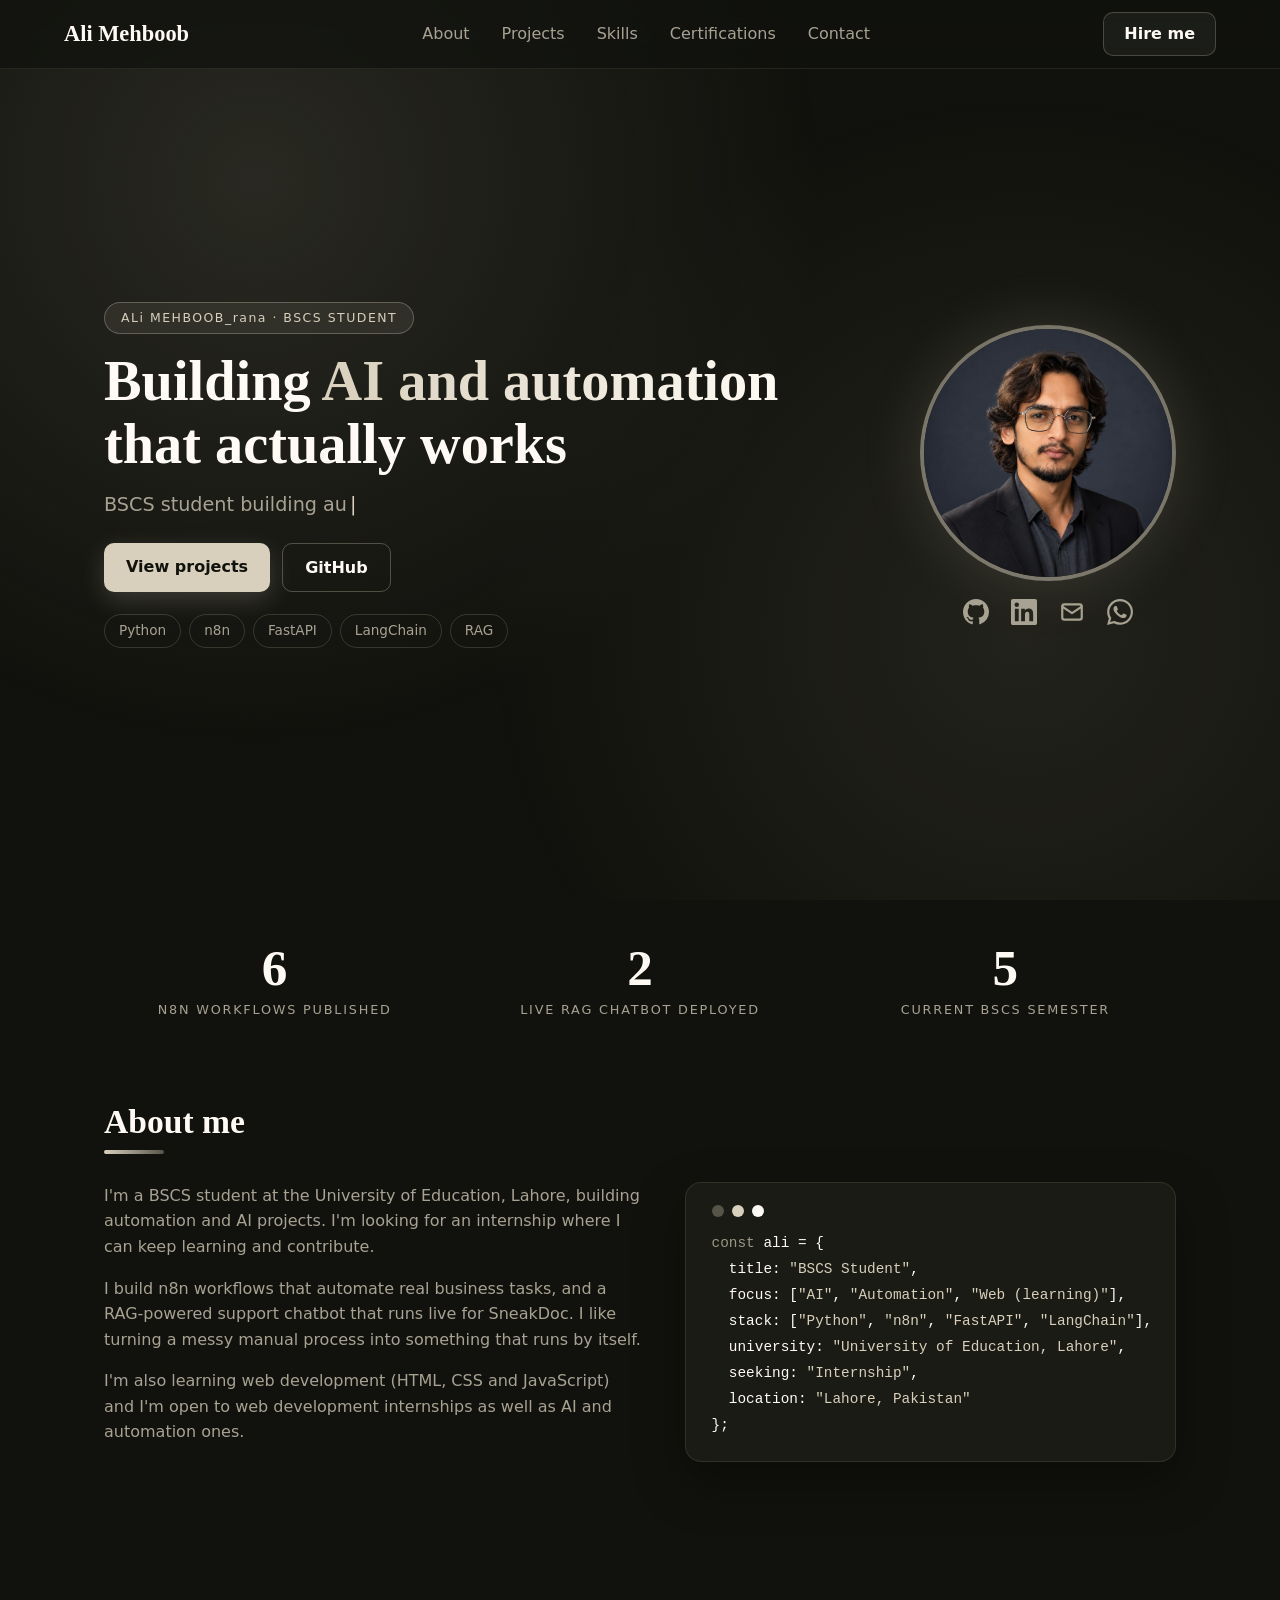
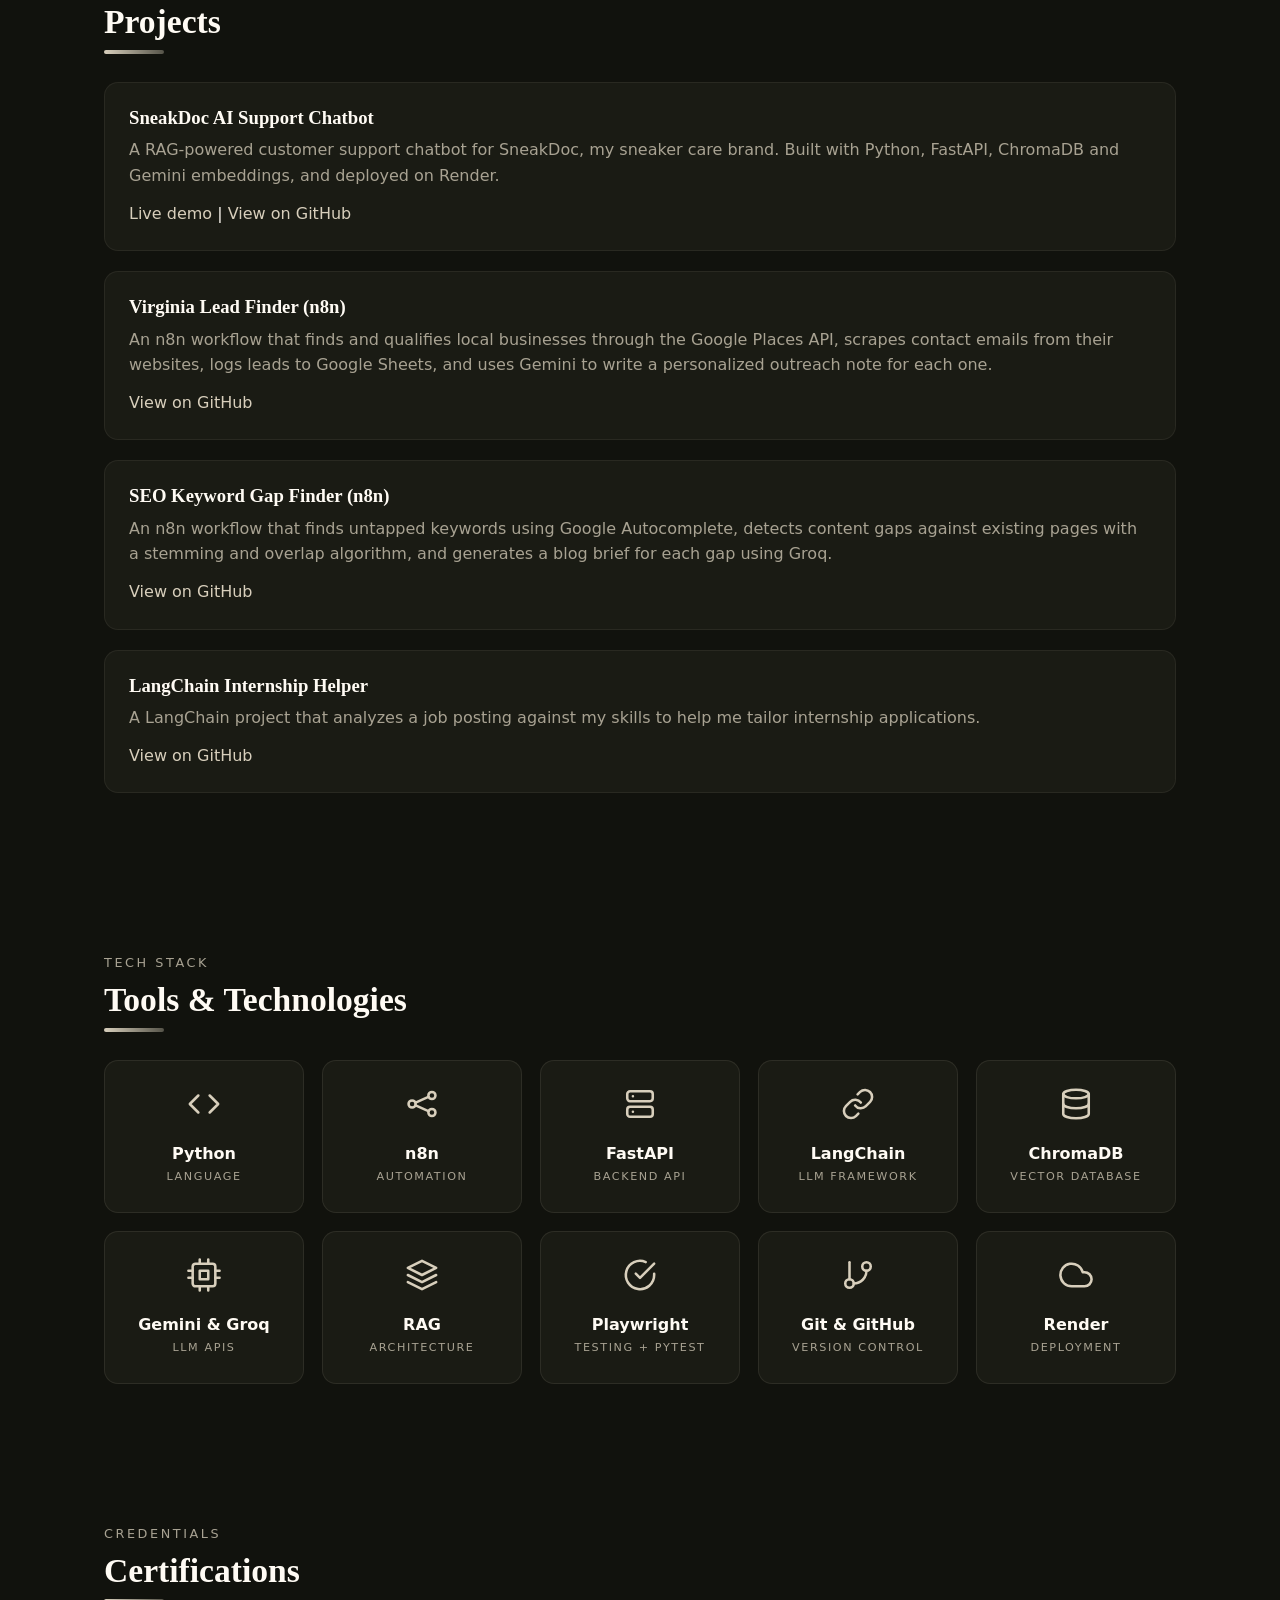
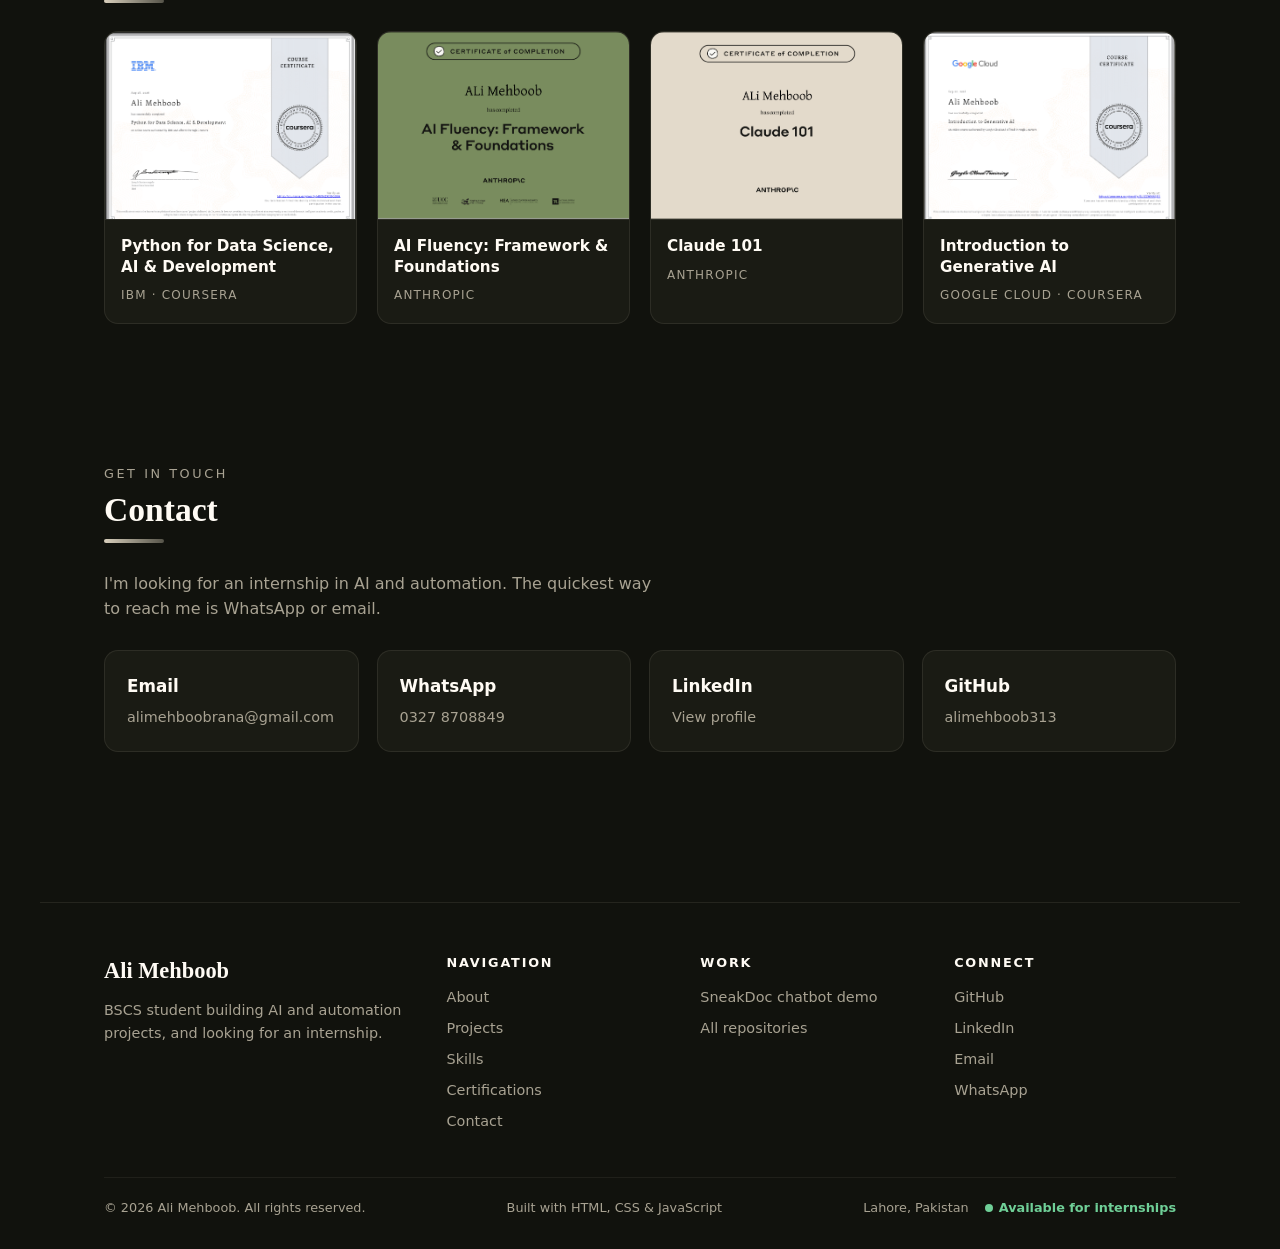
==== commit aef71888: "Update stats counts in index.html" ====
--- a/index.html
+++ b/index.html
@@ -60,8 +60,8 @@
 
   <main>
           <div class="stats">
-      <div class="stat"><strong data-count="3">0</strong><span>n8n workflows published</span></div>
-      <div class="stat"><strong data-count="1">0</strong><span>Live RAG chatbot deployed</span></div>
+      <div class="stat"><strong data-count="6">0</strong><span>n8n workflows published</span></div>
+      <div class="stat"><strong data-count="2">0</strong><span>Live RAG chatbot deployed</span></div>
       <div class="stat"><strong data-count="5">0</strong><span>Current BSCS semester</span></div>
     </div>
 
